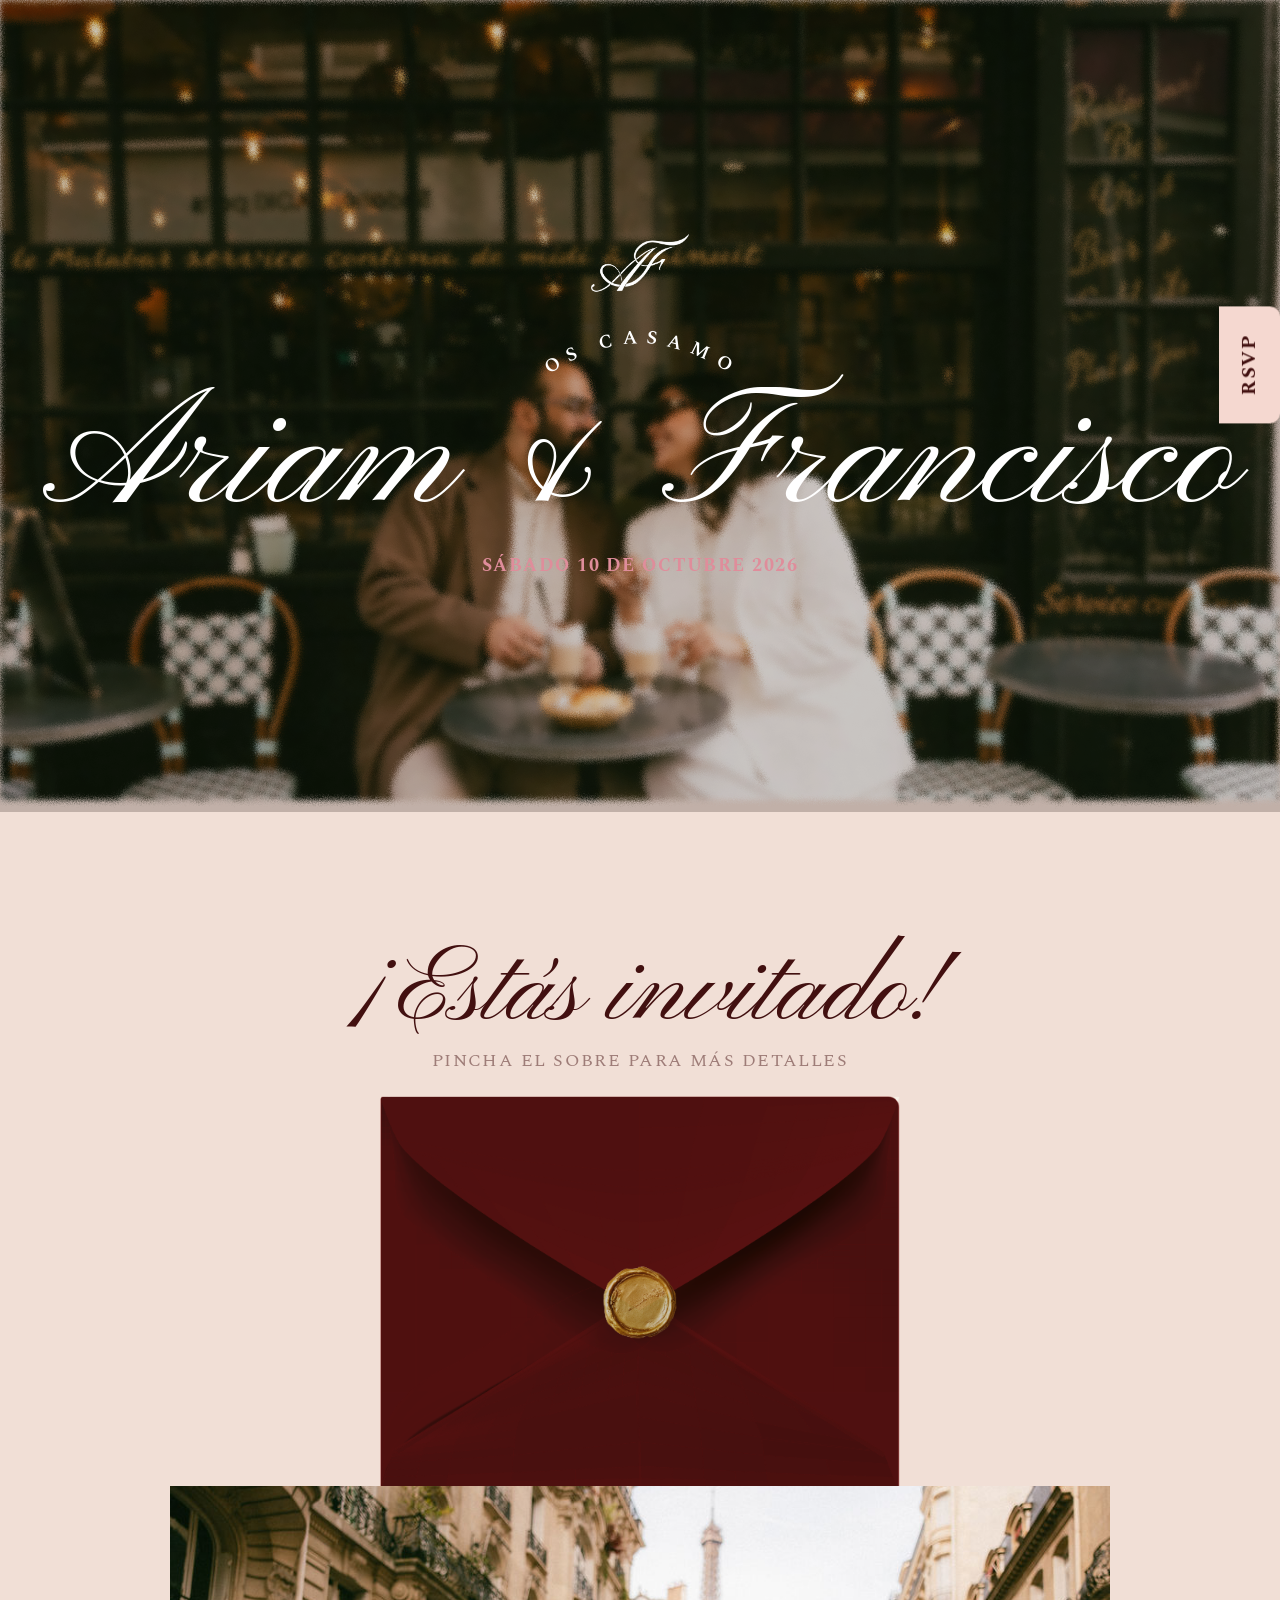
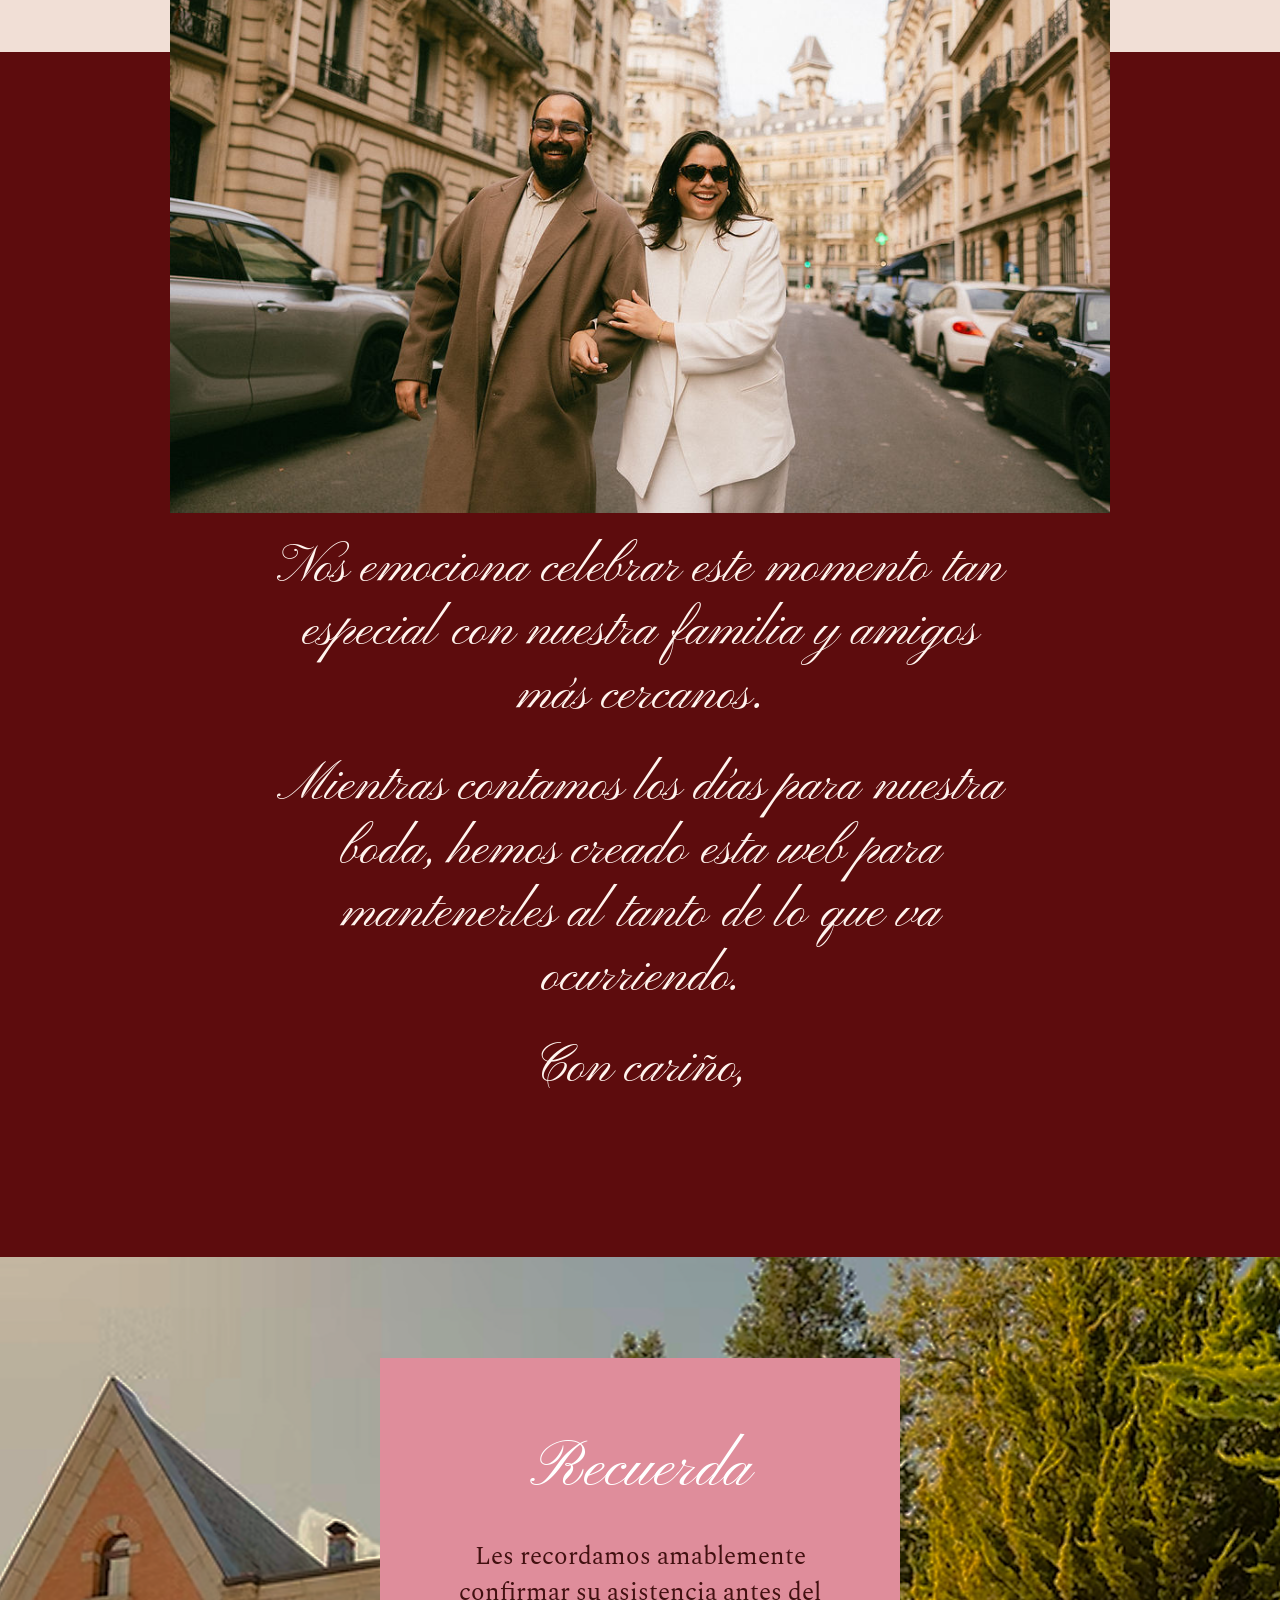
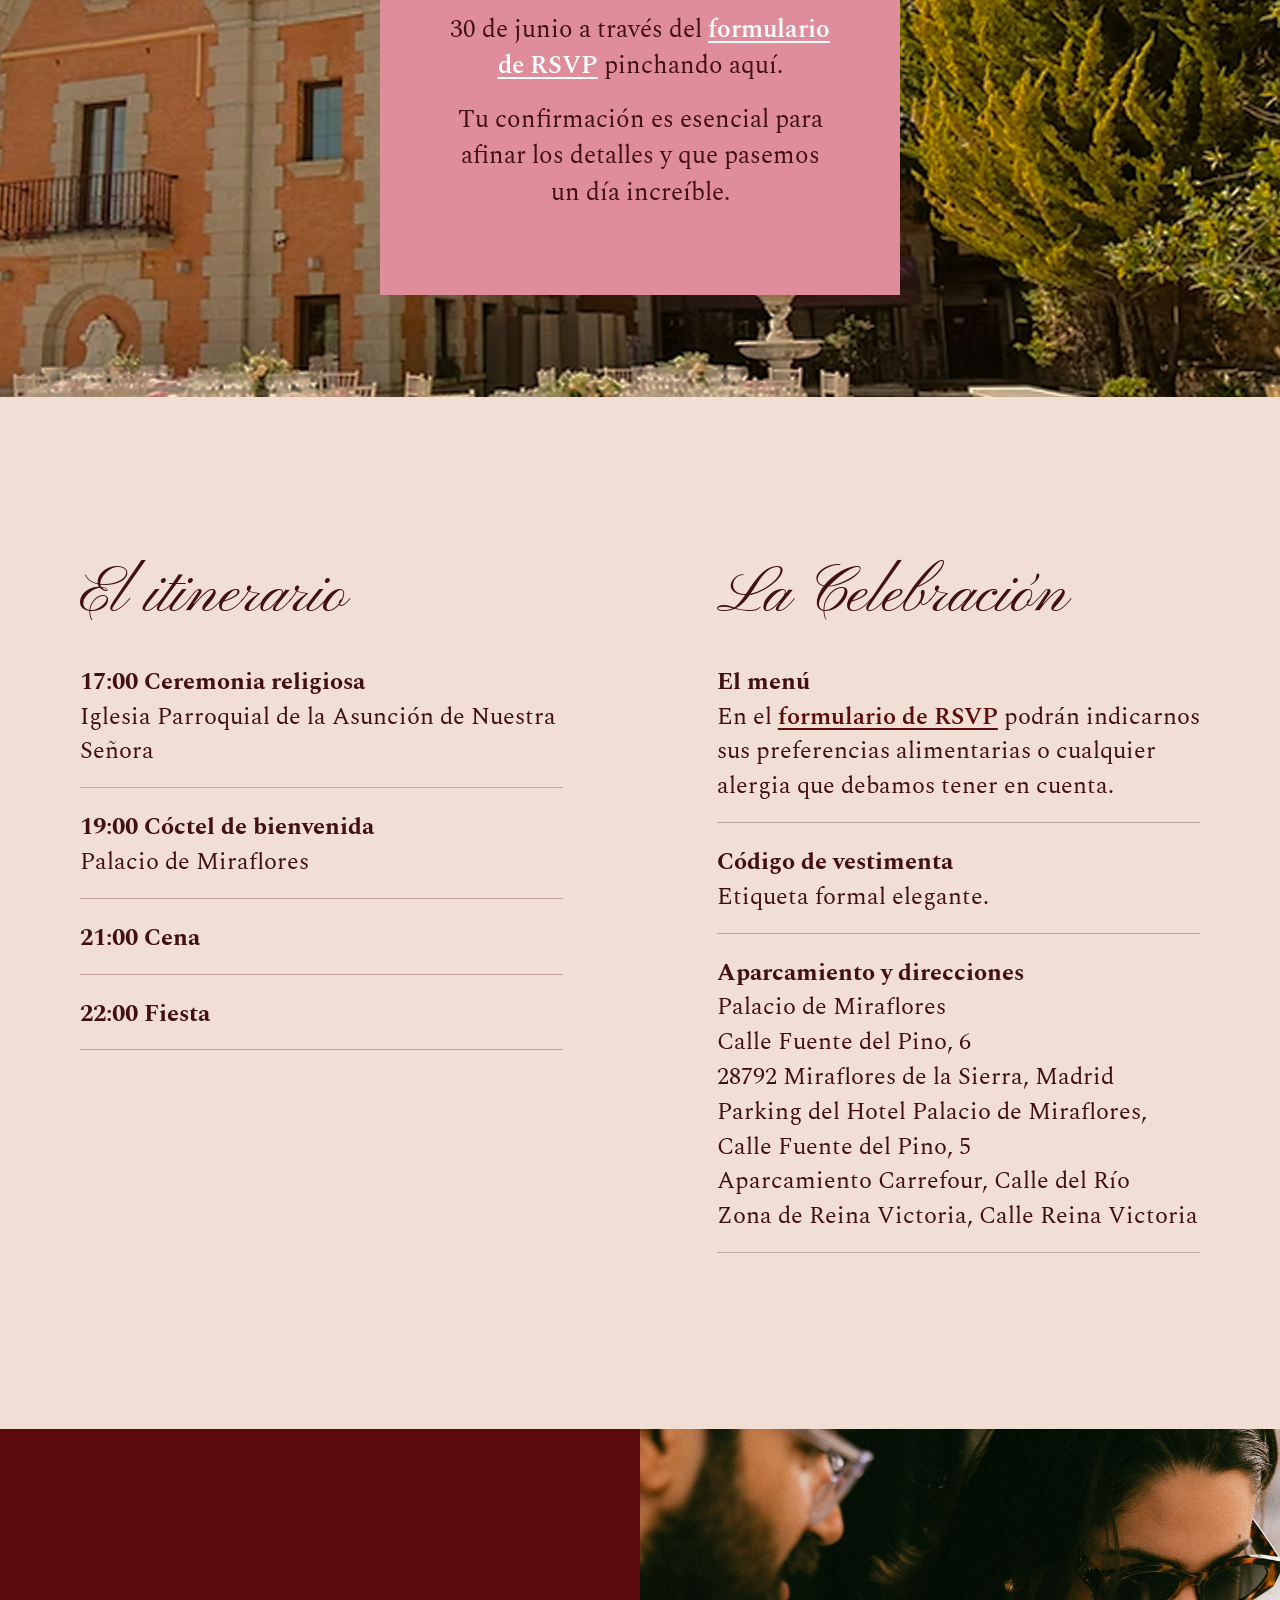
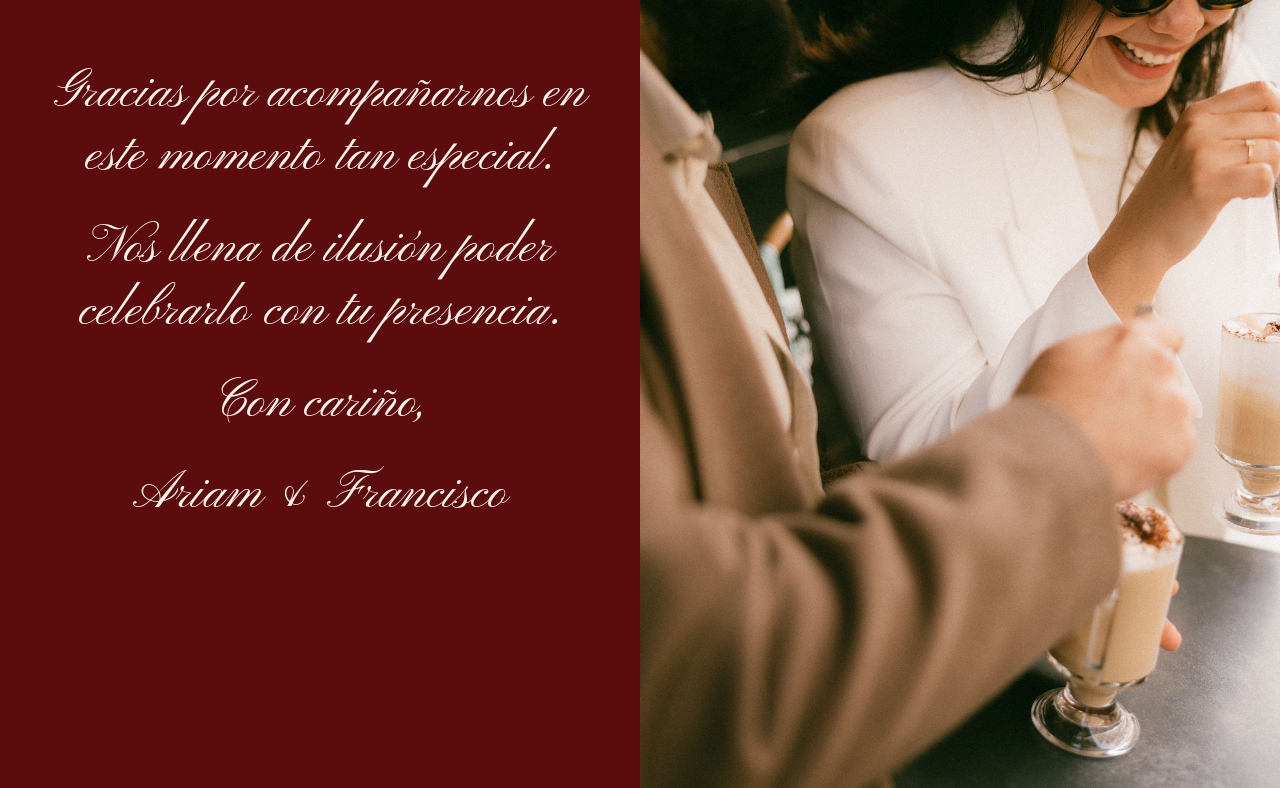
==== index.html @ 9cd0487b "Update wedding copy and RSVP tab" ====
<!DOCTYPE html>
<html lang="es">
  <head>
    <meta charset="UTF-8" />
    <meta name="viewport" content="width=device-width, initial-scale=1.0" />
    <title>Ariam & Francisco</title>
    <link rel="preconnect" href="https://fonts.googleapis.com" />
    <link rel="preconnect" href="https://fonts.gstatic.com" crossorigin />
    <link
      href="https://fonts.googleapis.com/css2?family=Pinyon+Script&family=Spectral:ital,wght@0,300;0,400;0,500;0,600;1,300;1,400&display=swap"
      rel="stylesheet"
    />
    <link rel="stylesheet" href="css/styles.css" />
  </head>
  <body class="home">
    <a class="rsvp-tab" href="rsvp.html">RSVP</a>

    <main>
      <section class="hero" aria-label="Ariam y Francisco se casan">
        <img
          class="hero-bg"
          src="assets/images/HERO.png"
          alt="Ariam y Francisco sentados en una terraza de café"
        />
        <div class="hero-shade"></div>
        <div class="hero-content">
          <img
            class="hero-monogram"
            src="assets/icons/MONOGRAM.png"
            alt="Monograma AF"
          />
          <svg
            class="hero-arc"
            viewBox="0 0 360 130"
            role="img"
            aria-label="Nos casamos"
          >
            <defs>
              <path id="hero-arc-path" d="M 78 88 Q 180 24 282 88" />
            </defs>
            <text>
              <textPath href="#hero-arc-path" startOffset="50%">
                NOS CASAMOS
              </textPath>
            </text>
          </svg>
          <h1>Ariam &amp; Francisco</h1>
          <p class="hero-date">Sábado 10 de octubre 2026</p>
        </div>
      </section>

      <section class="open-invite" id="open-invite">
        <div class="section-inner">
          <p class="script-heading">¡Estás invitado!</p>
          <p class="small-note">Pincha el sobre para más detalles</p>
          <button
            class="envelope-link"
            type="button"
            aria-controls="invite-reveal"
            aria-expanded="false"
          >
            <img
              src="assets/images/ENVELOPE.png"
              alt="Sobre color vino con sello dorado"
            />
          </button>
        </div>
      </section>

      <section class="invite-reveal" id="invite-reveal" hidden>
        <div class="section-inner reveal-inner">
          <button
            class="reveal-frame"
            type="button"
            aria-label="Ver invitación formal"
          >
            <img
              class="reveal-image"
              src="assets/images/ART.png"
              alt="Ilustración de torta rosada con iniciales A y F"
            />
          </button>
        </div>
      </section>

      <section class="story-section" id="invitacion">
        <div class="section-inner story-inner">
          <img
            class="story-photo"
            src="assets/images/INTRO.jpg"
            alt="Ariam y Francisco caminando juntos por París"
          />
          <div class="story-copy">
            <p>
              Nos emociona celebrar este momento tan especial con nuestra
              familia y amigos más cercanos.
            </p>
            <p>
              Mientras contamos los días para nuestra boda, hemos creado esta
              web para mantenerles al tanto de lo que va ocurriendo.
            </p>
            <p>Con cariño,</p>
          </div>
        </div>
      </section>

      <section class="reminder-section" aria-label="Recordatorio">
        <img
          class="reminder-bg"
          src="assets/images/REMINDER.png"
          alt="Palacio Miraflores preparado para una celebración"
        />
        <div class="reminder-card">
          <h2>Recuerda</h2>
          <p>
            Les recordamos amablemente confirmar su asistencia antes del 30 de
            junio a través del
            <a href="rsvp.html">formulario de RSVP</a> pinchando aquí.
          </p>
          <p>
            Tu confirmación es esencial para afinar los detalles y que pasemos
            un día increíble.
          </p>
        </div>
      </section>

      <section class="details-section">
        <div class="section-inner details-grid">
          <article>
            <h2>El itinerario</h2>
            <p class="detail-item">
              <strong>17:00 Ceremonia religiosa</strong><br />
              Iglesia Parroquial de la Asunción de Nuestra Señora
            </p>
            <p class="detail-item">
              <strong>19:00 Cóctel de bienvenida</strong><br />
              Palacio de Miraflores
            </p>
            <p class="detail-item"><strong>21:00 Cena</strong></p>
            <p class="detail-item"><strong>22:00 Fiesta</strong></p>
          </article>

          <article>
            <h2>La Celebración</h2>
            <p class="detail-item">
              <strong>El menú</strong><br />
              En el <a href="rsvp.html">formulario de RSVP</a> podrán
              indicarnos sus preferencias alimentarias o cualquier alergia que
              debamos tener en cuenta.
            </p>
            <p class="detail-item">
              <strong>Código de vestimenta</strong><br />
              Etiqueta formal elegante.
            </p>
            <p class="detail-item">
              <strong>Aparcamiento y direcciones</strong><br />
              Palacio de Miraflores<br />
              Calle Fuente del Pino, 6<br />
              28792 Miraflores de la Sierra, Madrid<br />
              Parking del Hotel Palacio de Miraflores, Calle Fuente del Pino,
              5<br />
              Aparcamiento Carrefour, Calle del Río<br />
              Zona de Reina Victoria, Calle Reina Victoria
            </p>
          </article>
        </div>
      </section>

      <section class="thanks-section">
        <div class="thanks-copy">
          <p>
            Gracias por acompañarnos en este momento tan especial.
          </p>
          <p>
            Nos llena de ilusión poder celebrarlo con tu presencia.
          </p>
          <p>Con cariño,</p>
          <p>Ariam &amp; Francisco</p>
        </div>
        <img
          src="assets/images/THANKS.jpg"
          alt="Ariam y Francisco brindando"
        />
      </section>
    </main>

    <script src="js/main.js"></script>
  </body>
</html>
---- css/styles.css ----
:root {
  --cream: #f1dfd6;
  --wine: #5d0c0d;
  --wine-dark: #421010;
  --pink: #df8d9b;
  --ink: #421010;
  --paper: #fff8f8;
  --max-width: 1120px;
}

* {
  box-sizing: border-box;
}

html {
  scroll-behavior: smooth;
}

body {
  margin: 0;
  background: var(--cream);
  color: var(--ink);
  font-family: "Spectral", Georgia, serif;
  font-size: 18px;
  line-height: 1.45;
}

a {
  color: inherit;
  text-decoration: none;
}

img {
  display: block;
  max-width: 100%;
}

button {
  font: inherit;
}

.section-inner {
  width: min(100% - 48px, var(--max-width));
  margin: 0 auto;
}

.rsvp-tab {
  position: fixed;
  z-index: 20;
  top: 34vh;
  right: 0;
  writing-mode: vertical-rl;
  transform: rotate(180deg);
  padding: 28px 16px;
  background: #f5d8d0;
  border-radius: 10px 0 0 10px;
  color: var(--wine-dark);
  font-size: 20px;
  font-weight: 700;
  letter-spacing: 0.08em;
  text-transform: uppercase;
}

.hero {
  position: relative;
  min-height: 640px;
  height: 64vw;
  max-height: 812px;
  display: grid;
  place-items: center;
  overflow: hidden;
  text-align: center;
  color: white;
}

.hero-bg,
.hero-shade {
  position: absolute;
  inset: 0;
  width: 100%;
  height: 100%;
}

.hero-bg {
  object-fit: cover;
}

.hero-shade {
  background: rgba(25, 12, 8, 0.22);
}

.hero-content {
  position: relative;
  z-index: 1;
  display: grid;
  justify-items: center;
  gap: 12px;
  padding: 24px;
}

.hero-monogram {
  width: clamp(56px, 9vw, 104px);
  filter: brightness(0) invert(1);
}

.hero-arc {
  width: clamp(170px, 25vw, 300px);
  height: auto;
  margin: -8px 0 -34px;
  overflow: visible;
  fill: white;
}

.hero-arc text {
  font-family: "Spectral", Georgia, serif;
  font-size: 23px;
  font-weight: 600;
  letter-spacing: 0.46em;
  text-anchor: middle;
  text-transform: uppercase;
}

.hero h1 {
  margin: 0;
  font-family: "Pinyon Script", "Spectral", cursive;
  font-size: clamp(64px, 13vw, 166px);
  font-weight: 400;
  line-height: 0.95;
  letter-spacing: 0;
}

.hero-date,
.small-note {
  margin: 0;
  font-size: clamp(12px, 1.8vw, 18px);
  letter-spacing: 0.08em;
  text-transform: uppercase;
}

.hero-date {
  color: #df8d9b;
  font-weight: 700;
}

.open-invite {
  padding: clamp(70px, 10vw, 132px) 0 clamp(88px, 12vw, 160px);
  text-align: center;
}

.open-invite[hidden] {
  display: none;
}

.script-heading {
  margin: 0;
  font-family: "Pinyon Script", "Spectral", cursive;
  font-size: clamp(54px, 9vw, 108px);
  line-height: 1;
}

.small-note {
  margin-bottom: 22px;
  color: rgba(66, 16, 16, 0.48);
}

.envelope-link {
  display: inline-block;
  width: min(520px, 76vw);
  padding: 0;
  border: 0;
  background: transparent;
  cursor: pointer;
}

.envelope-link img {
  width: 100%;
  transition: transform 220ms ease;
}

.envelope-link:hover img,
.envelope-link:focus-visible img {
  transform: translateY(-4px);
}

.invite-reveal {
  padding: 0 0 clamp(80px, 12vw, 150px);
}

.invite-reveal[hidden] {
  display: none;
}

.reveal-inner {
  display: grid;
  justify-items: center;
}

.reveal-frame {
  width: min(720px, 86vw);
  aspect-ratio: 1749 / 2481;
  padding: 0;
  border: 0;
  background: var(--paper);
  box-shadow: 0 18px 44px rgba(66, 16, 16, 0.12);
  cursor: pointer;
}

.reveal-image {
  width: 100%;
  height: 100%;
  object-fit: contain;
}

.story-section,
.thanks-section {
  background: var(--wine);
  color: #fff4ee;
}

.story-section {
  --story-overlap: clamp(88px, 13vw, 170px);
  position: relative;
  padding: 0 0 clamp(70px, 10vw, 132px);
}

.story-inner {
  display: grid;
  justify-items: center;
}

.story-photo {
  position: relative;
  z-index: 1;
  width: min(100%, 940px);
  margin-top: calc(var(--story-overlap) * -1);
}

.story-copy,
.thanks-copy {
  font-family: "Pinyon Script", "Spectral", cursive;
  font-size: clamp(28px, 4.6vw, 52px);
  line-height: 1.22;
  text-align: center;
}

.story-copy {
  width: min(760px, 92%);
  margin-top: 24px;
}

.story-copy p,
.thanks-copy p {
  margin: 0 0 28px;
}

.reminder-section {
  position: relative;
  min-height: 740px;
  display: grid;
  place-items: center;
  overflow: hidden;
}

.reminder-bg {
  position: absolute;
  inset: 0;
  width: 100%;
  height: 100%;
  object-fit: cover;
}

.reminder-card {
  position: relative;
  z-index: 1;
  width: min(520px, calc(100% - 48px));
  padding: clamp(34px, 6vw, 66px);
  background: var(--pink);
  color: var(--wine-dark);
  text-align: center;
}

.reminder-card h2,
.details-grid h2 {
  margin: 0 0 22px;
  font-family: "Pinyon Script", "Spectral", cursive;
  font-size: clamp(38px, 5vw, 66px);
  font-weight: 400;
}

.reminder-card h2 {
  color: white;
}

.reminder-card p {
  margin: 0 0 18px;
  font-size: clamp(18px, 2.4vw, 25px);
}

.reminder-card a {
  color: white;
  font-weight: 600;
  text-decoration: underline;
  text-underline-offset: 0.16em;
}

.details-section {
  padding: clamp(82px, 12vw, 160px) 0;
}

.details-grid {
  display: grid;
  grid-template-columns: repeat(2, minmax(0, 1fr));
  gap: clamp(48px, 12vw, 190px);
}

.details-grid p {
  margin: 0 0 22px;
  font-size: clamp(17px, 2vw, 24px);
}

.detail-item {
  padding-bottom: 18px;
  border-bottom: 1px solid rgba(66, 16, 16, 0.28);
}

.details-grid a {
  color: var(--wine);
  font-weight: 600;
  text-decoration: underline;
  text-underline-offset: 0.16em;
}

.thanks-section {
  display: grid;
  grid-template-columns: minmax(280px, 1fr) minmax(280px, 1fr);
  align-items: center;
  min-height: 720px;
}

.thanks-copy {
  width: min(560px, calc(100% - 48px));
  margin: 0 auto;
  padding: 72px 0;
}

.thanks-section > img {
  width: 100%;
  height: 100%;
  min-height: 720px;
  object-fit: cover;
}

.page {
  width: min(100% - 48px, 960px);
  margin: 0 auto;
  padding: 70px 0;
}

.page h1 {
  margin: 0 0 16px;
  font-family: "Pinyon Script", "Spectral", cursive;
  font-size: clamp(56px, 10vw, 112px);
  font-weight: 400;
  line-height: 1;
}

.page p {
  max-width: 700px;
  font-size: 21px;
}

.form-embed {
  margin-top: 34px;
  background: white;
  overflow: hidden;
}

.form-embed iframe {
  display: block;
  width: 100%;
  min-height: 1200px;
  border: 0;
}

.card {
  padding: 24px 0;
  border-top: 1px solid rgba(66, 16, 16, 0.22);
}

@media (max-width: 760px) {
  body {
    font-size: 16px;
  }

  .section-inner,
  .page {
    width: min(100% - 32px, var(--max-width));
  }

  .hero {
    min-height: 420px;
    height: 64vh;
  }

  .hero h1 {
    font-size: clamp(56px, 17vw, 92px);
  }

  .details-grid,
  .thanks-section {
    grid-template-columns: 1fr;
  }

  .story-copy,
  .thanks-copy {
    font-size: clamp(30px, 8vw, 42px);
  }

  .story-section {
    --story-overlap: 64px;
  }

  .reminder-section {
    min-height: 560px;
  }

  .thanks-section > img {
    min-height: 520px;
  }
}
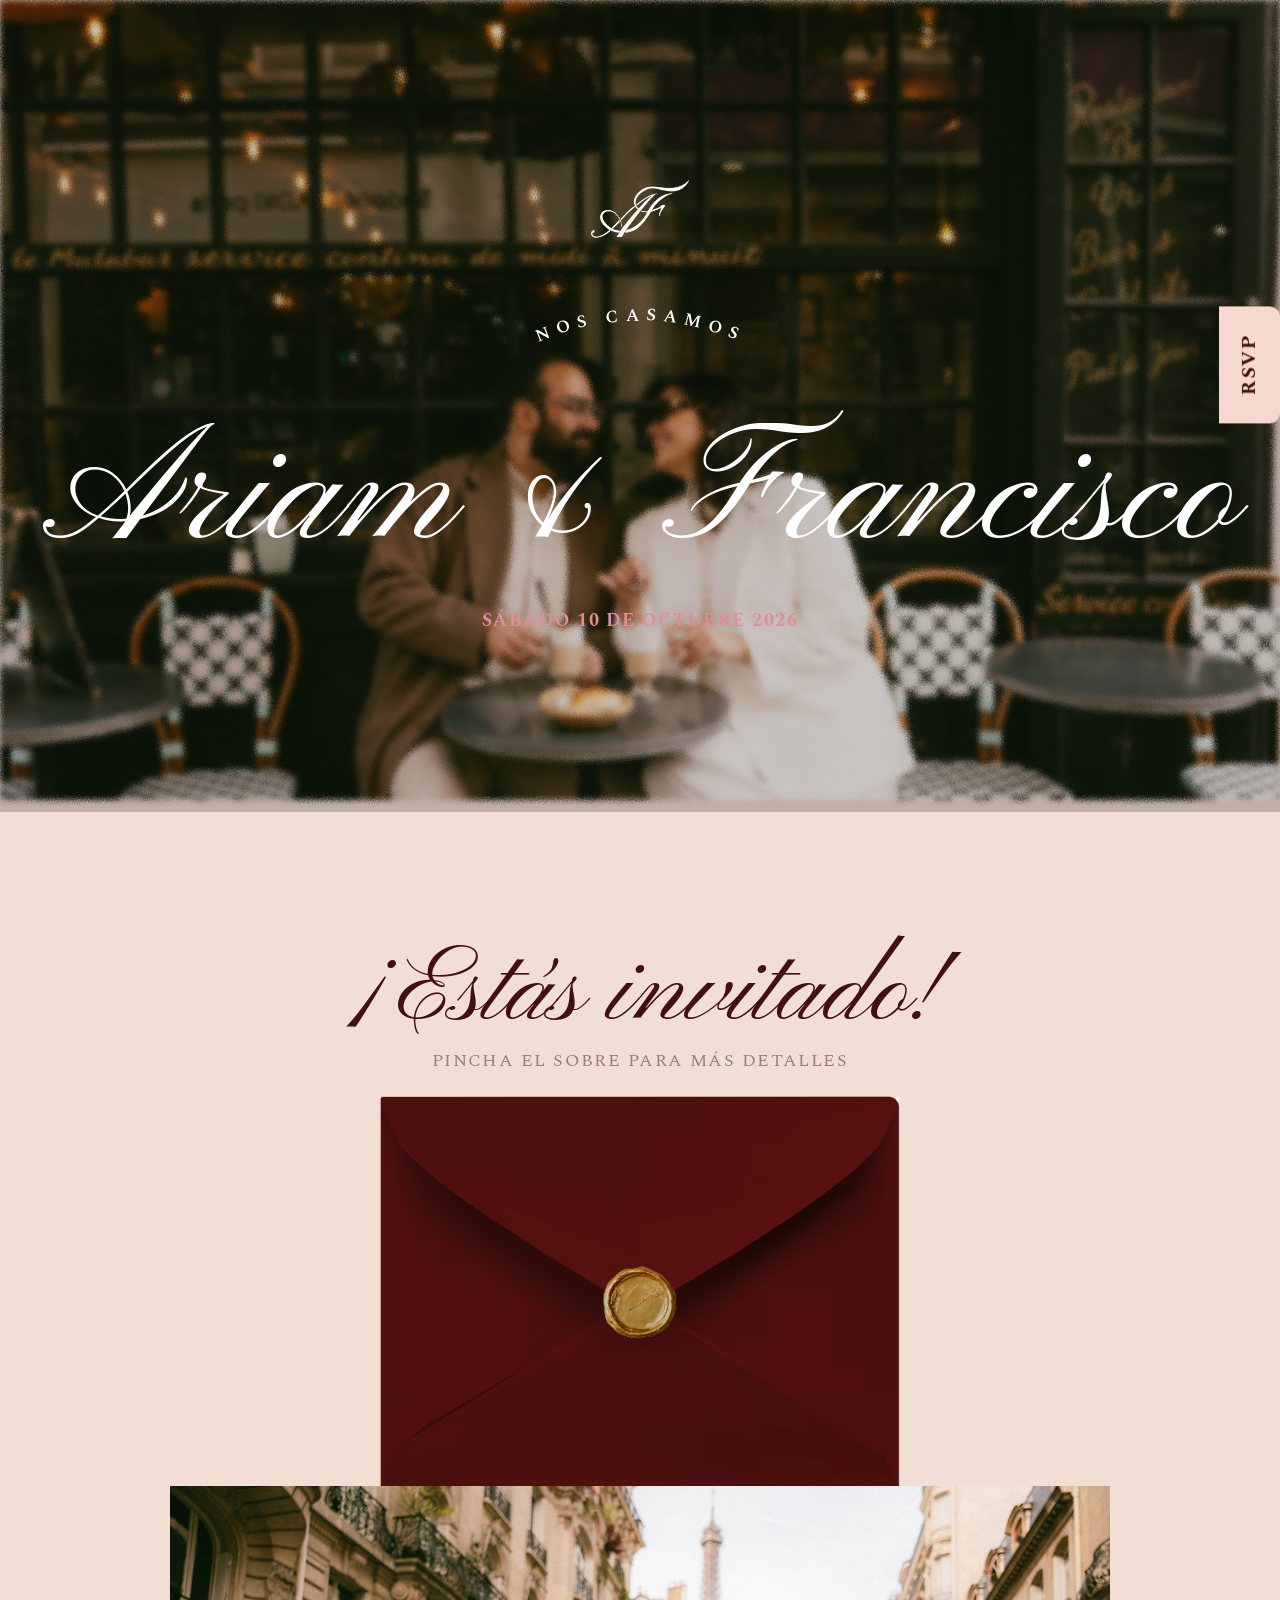
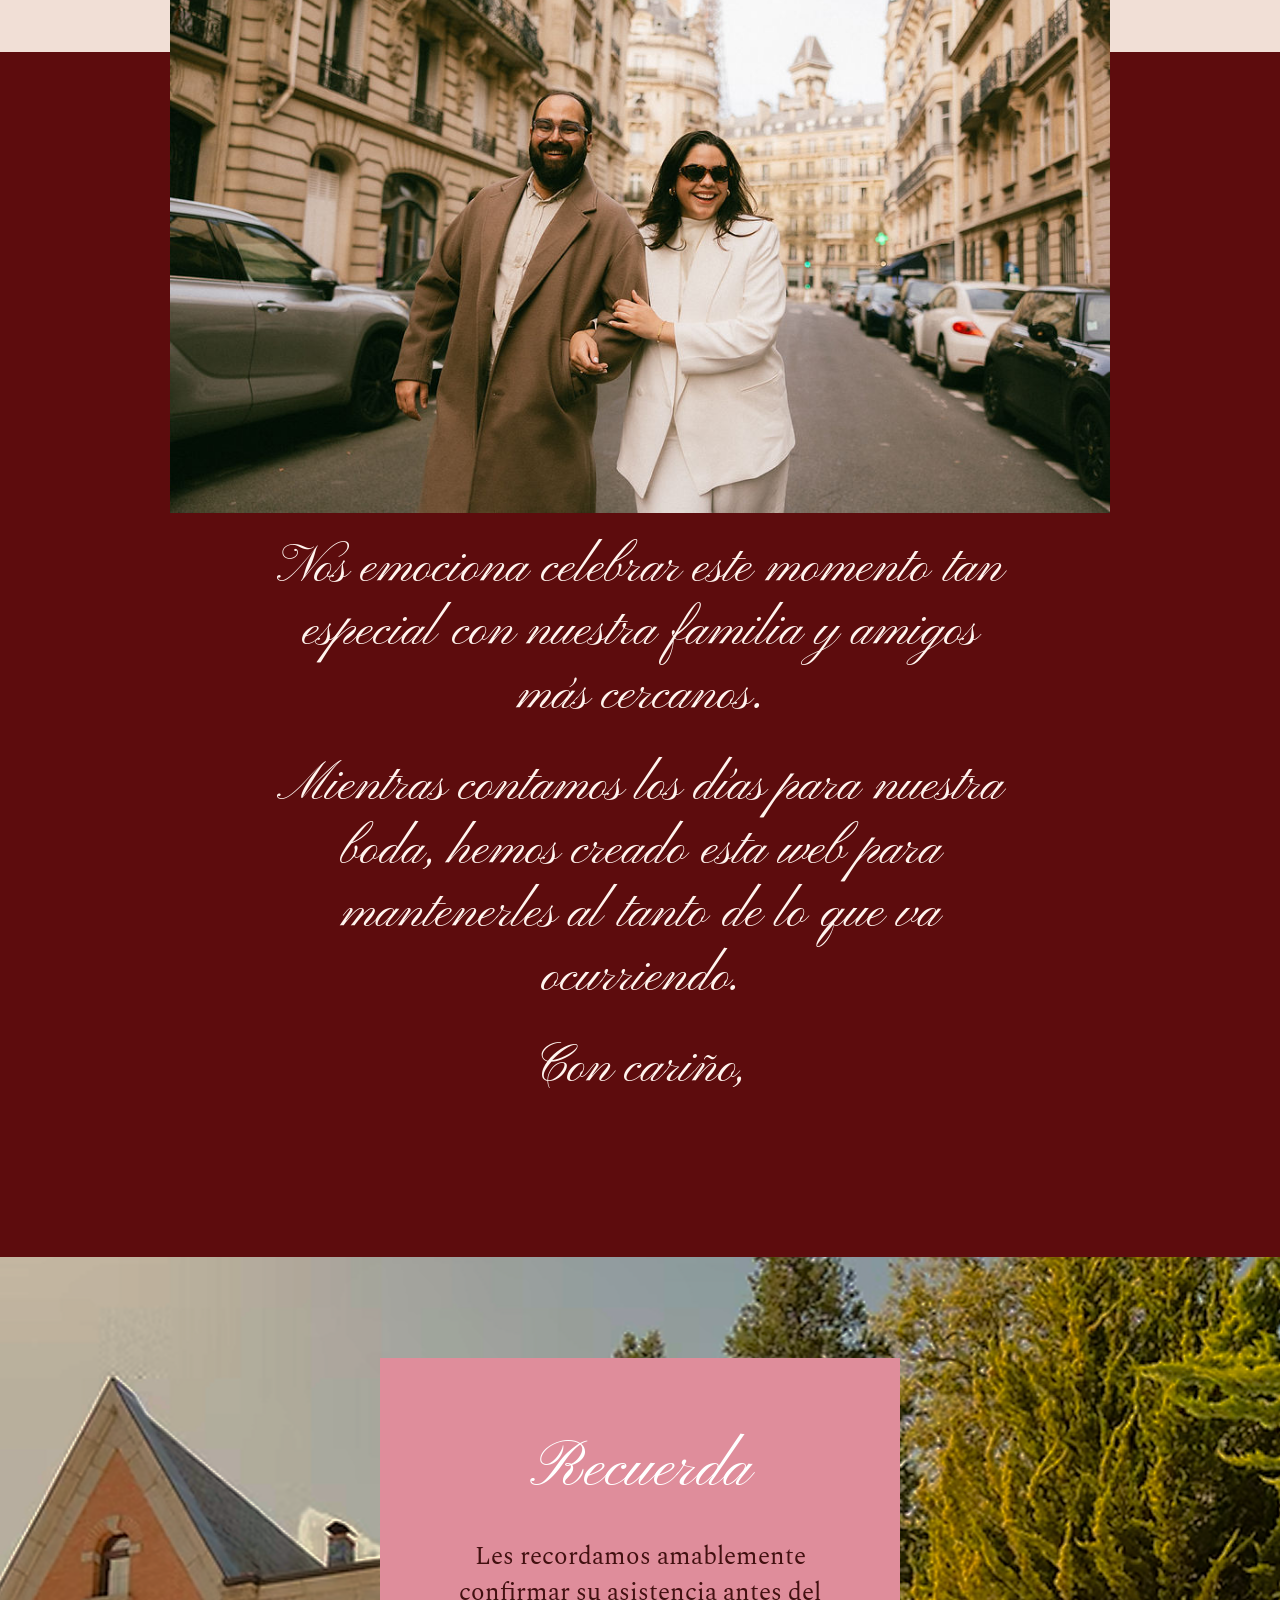
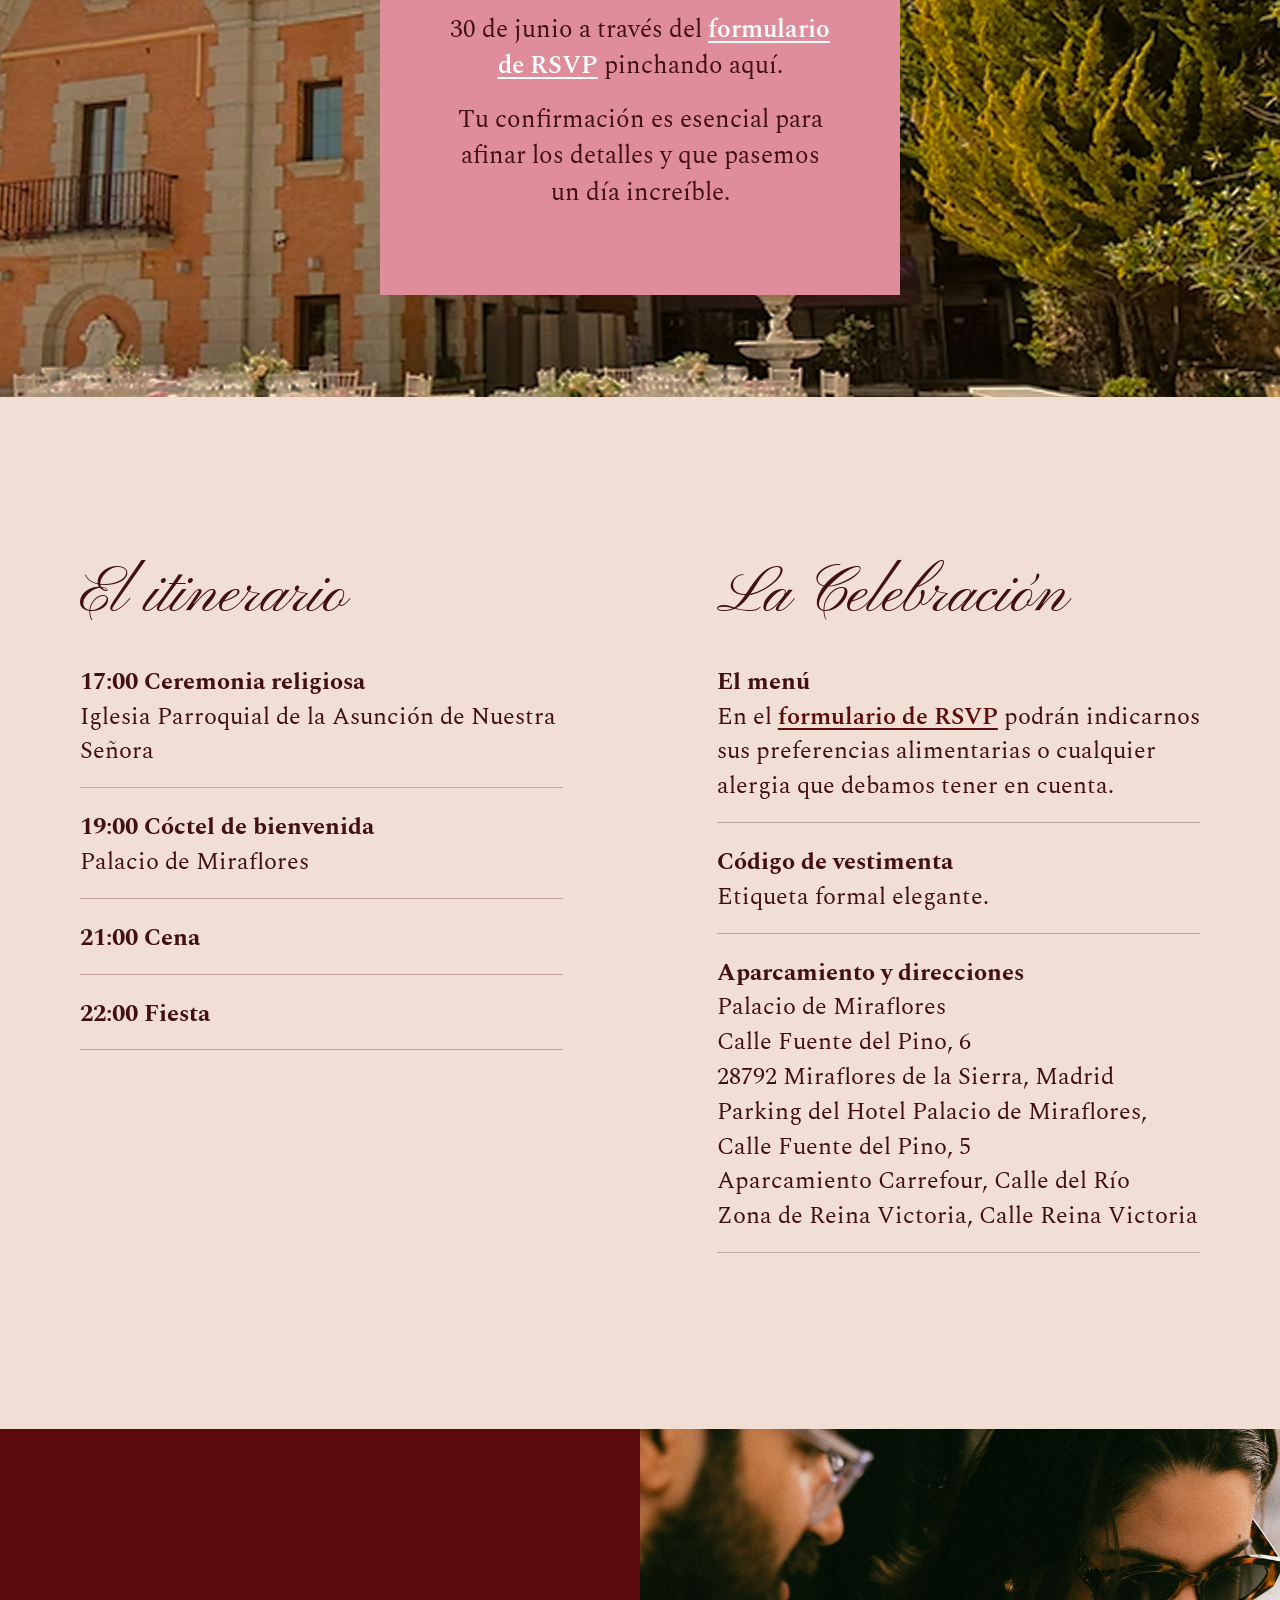
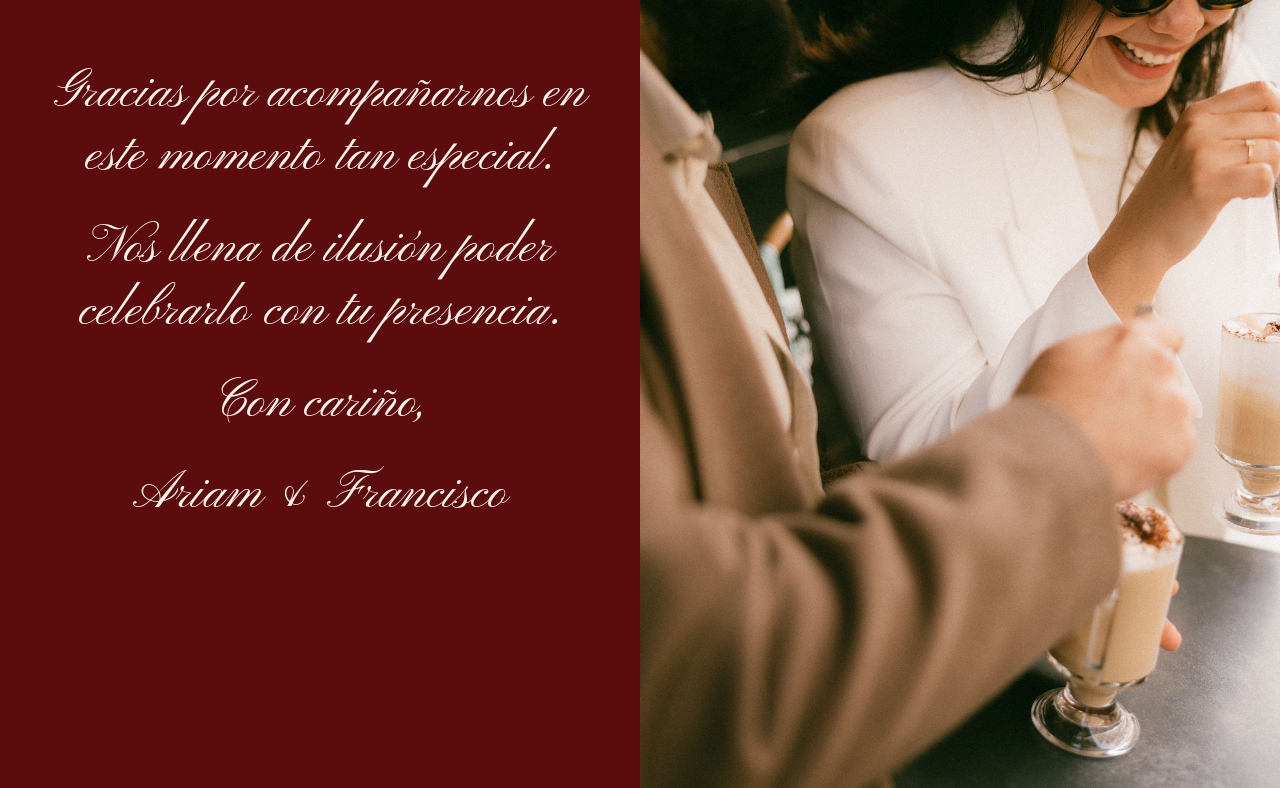
==== commit 259c185f: "Adjust hero spacing and arc text" ====
--- a/index.html
+++ b/index.html
@@ -31,12 +31,12 @@
           />
           <svg
             class="hero-arc"
-            viewBox="0 0 360 130"
+            viewBox="0 0 520 170"
             role="img"
             aria-label="Nos casamos"
           >
             <defs>
-              <path id="hero-arc-path" d="M 78 88 Q 180 24 282 88" />
+              <path id="hero-arc-path" d="M 86 118 Q 260 22 434 118" />
             </defs>
             <text>
               <textPath href="#hero-arc-path" startOffset="50%">
--- a/css/styles.css
+++ b/css/styles.css
@@ -94,7 +94,7 @@
   z-index: 1;
   display: grid;
   justify-items: center;
-  gap: 12px;
+  gap: clamp(16px, 2.4vw, 34px);
   padding: 24px;
 }
 
@@ -104,9 +104,9 @@
 }
 
 .hero-arc {
-  width: clamp(170px, 25vw, 300px);
+  width: clamp(230px, 31vw, 420px);
   height: auto;
-  margin: -8px 0 -34px;
+  margin: -2px 0 -8px;
   overflow: visible;
   fill: white;
 }
@@ -115,7 +115,7 @@
   font-family: "Spectral", Georgia, serif;
   font-size: 23px;
   font-weight: 600;
-  letter-spacing: 0.46em;
+  letter-spacing: 0.38em;
   text-anchor: middle;
   text-transform: uppercase;
 }
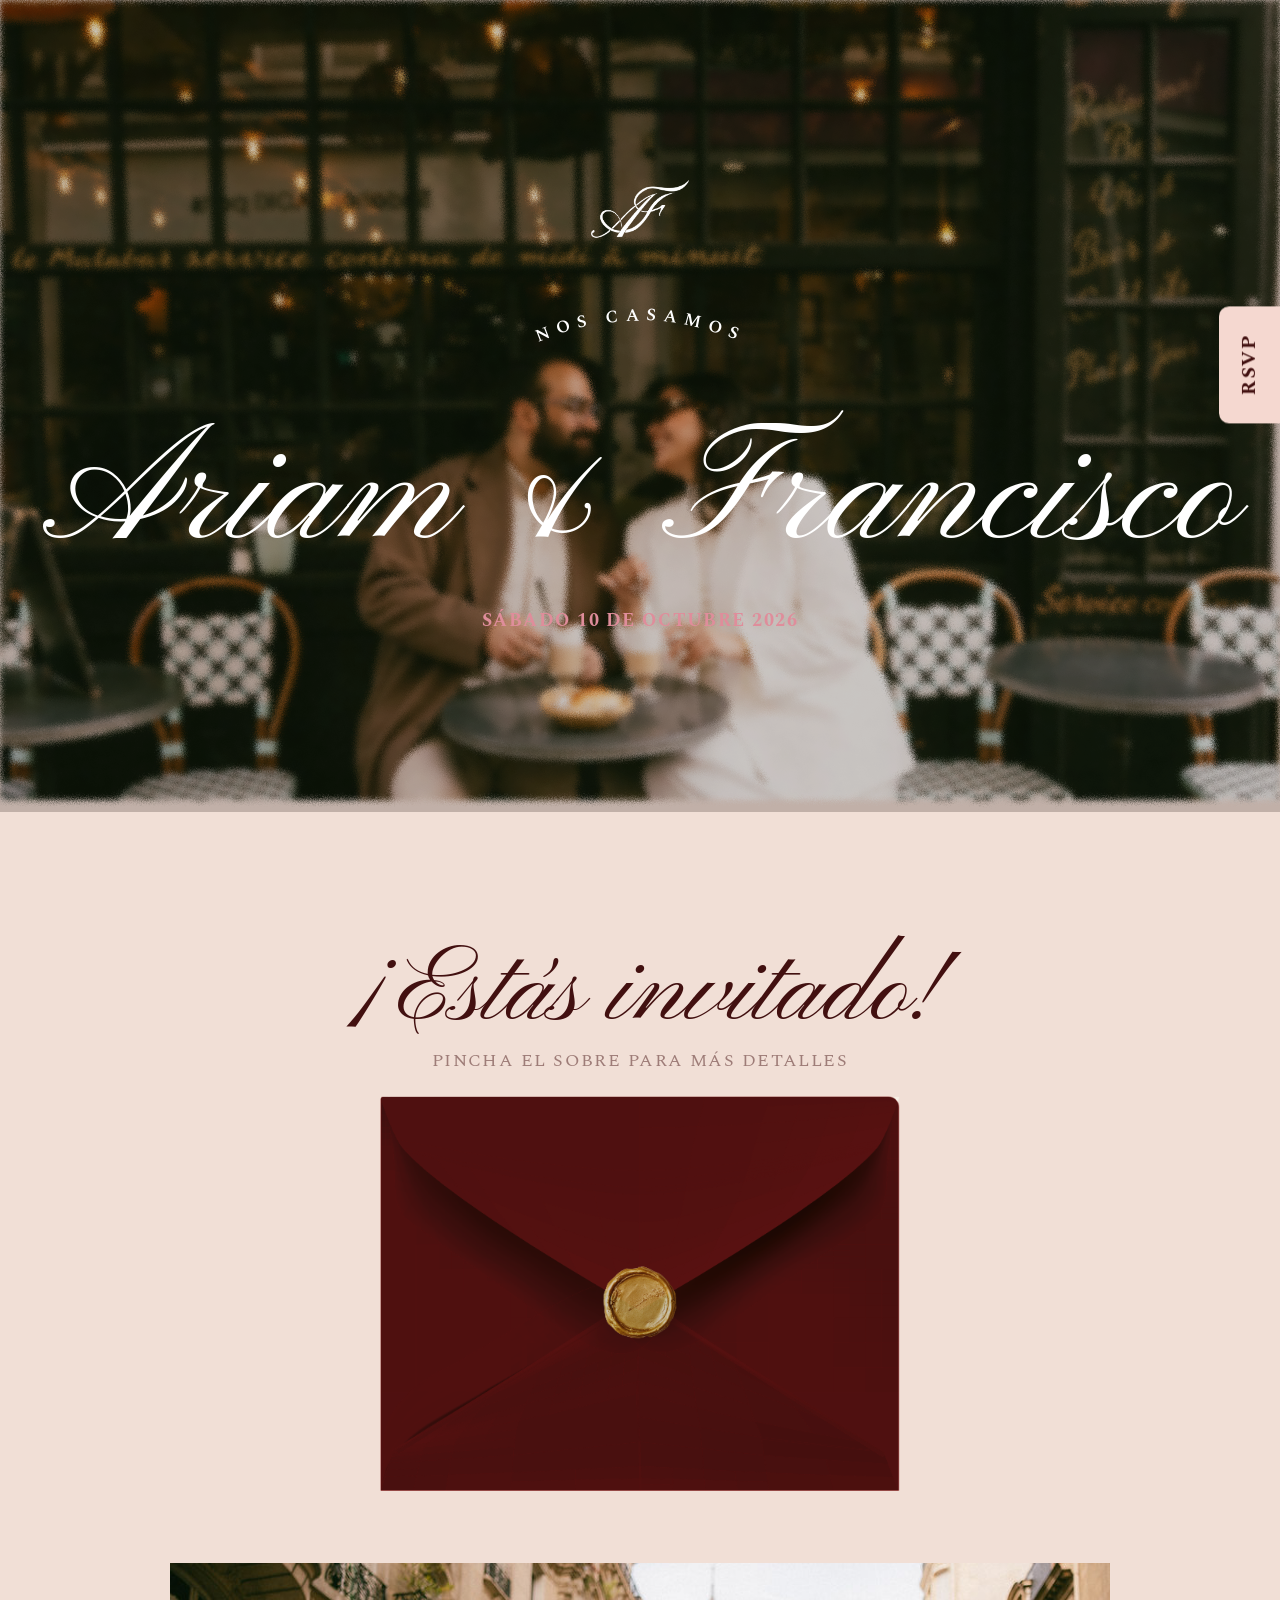
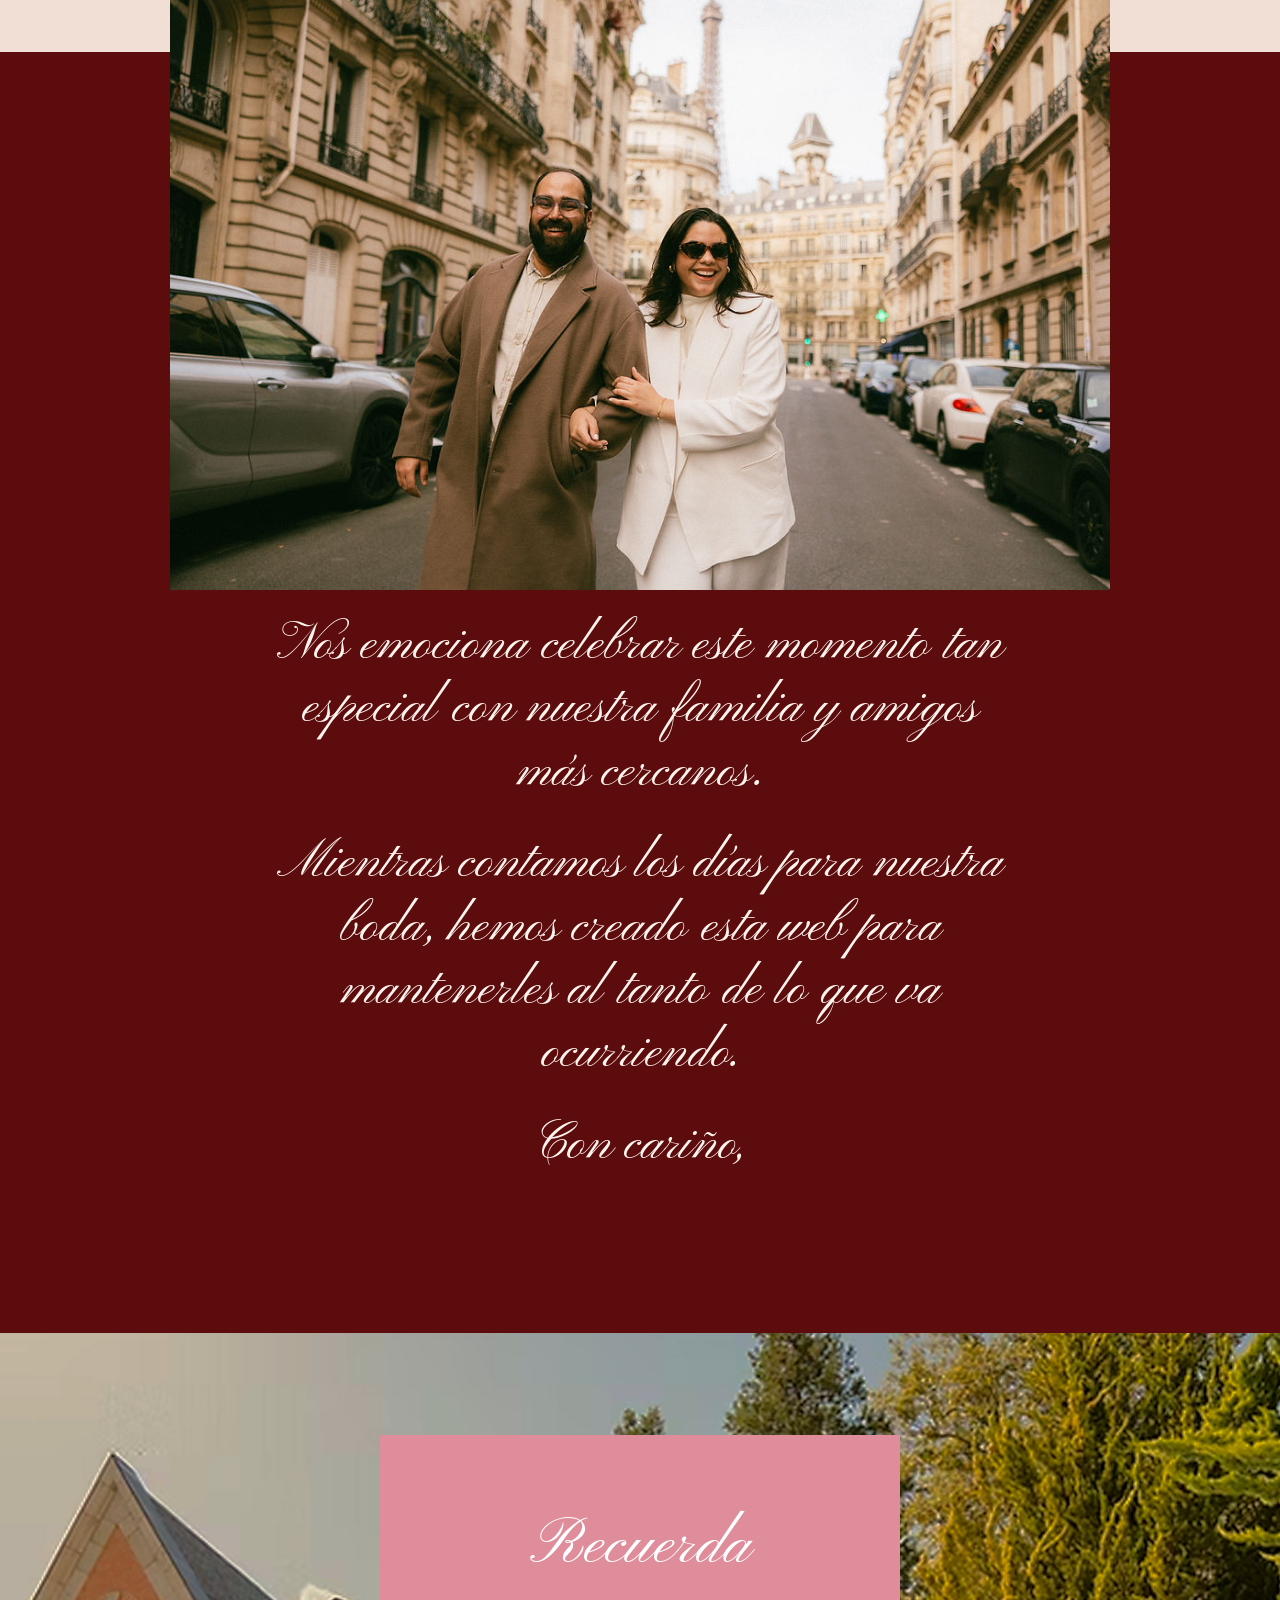
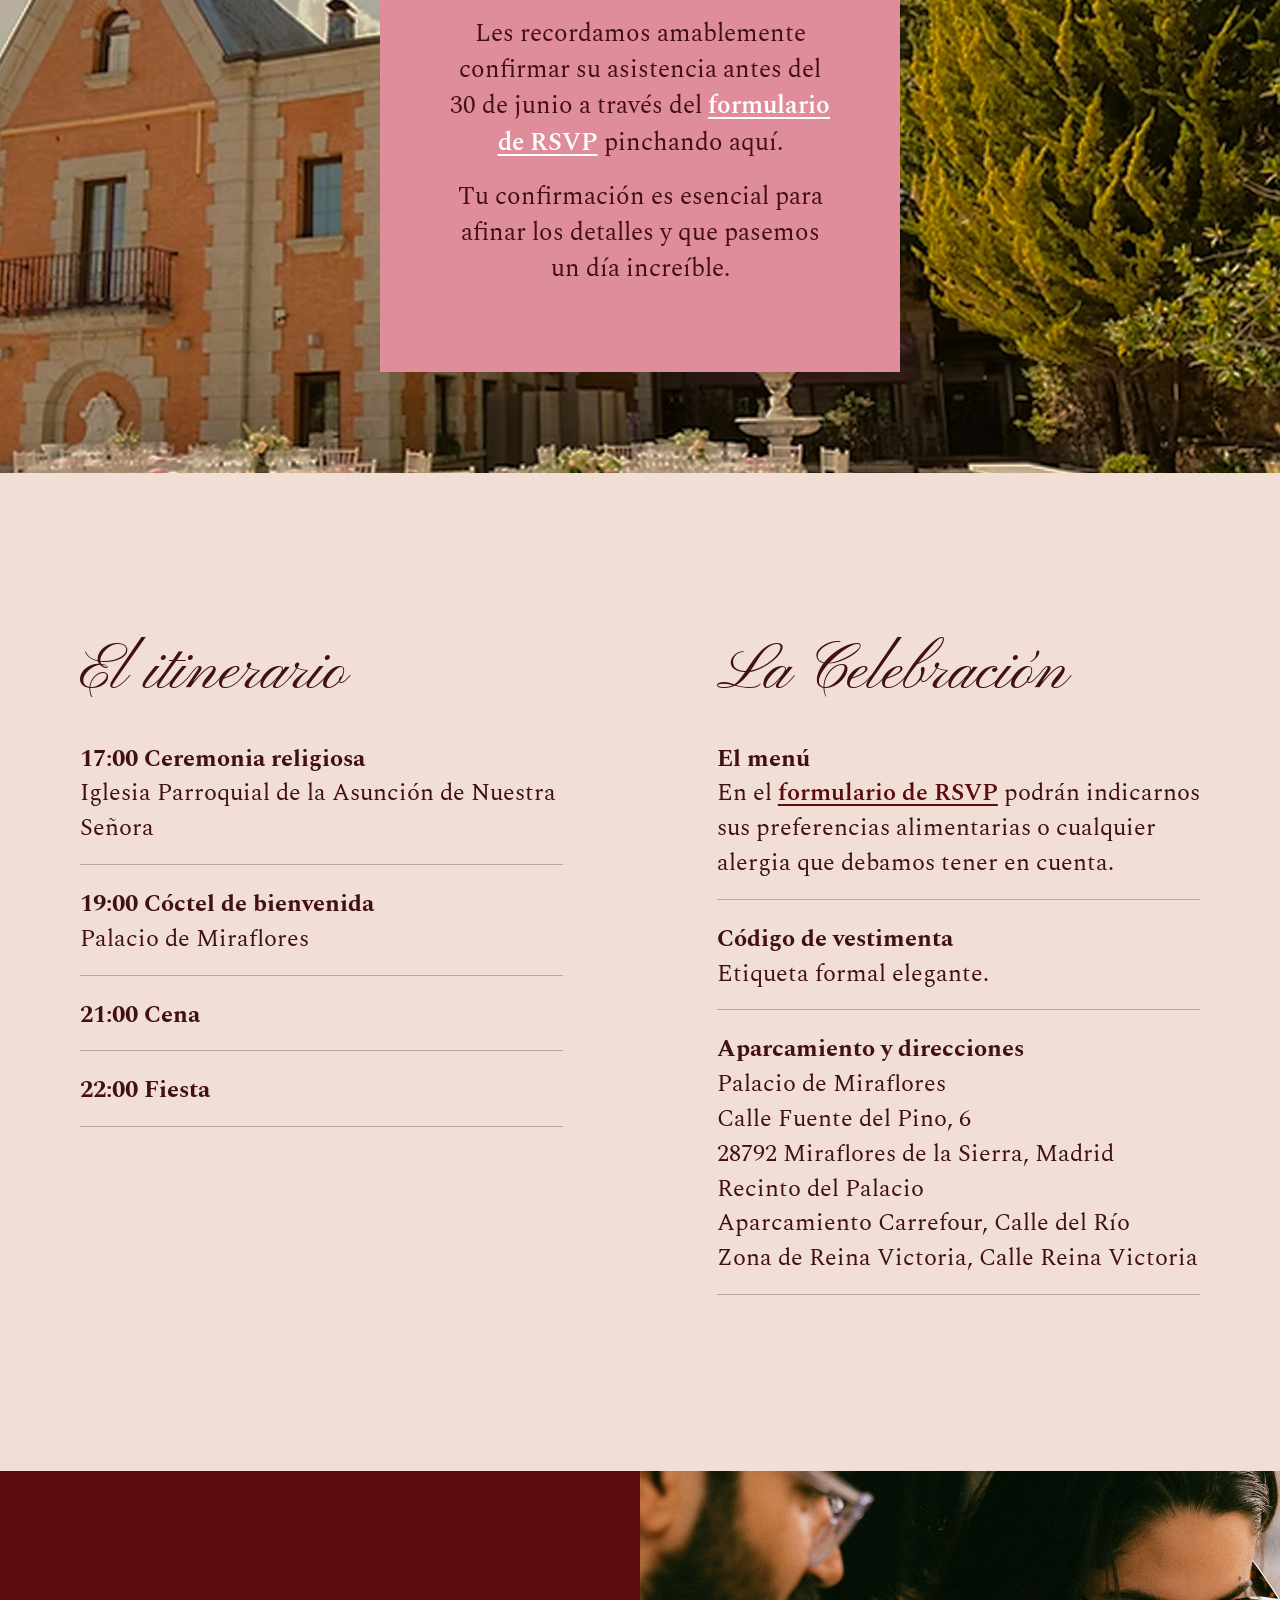
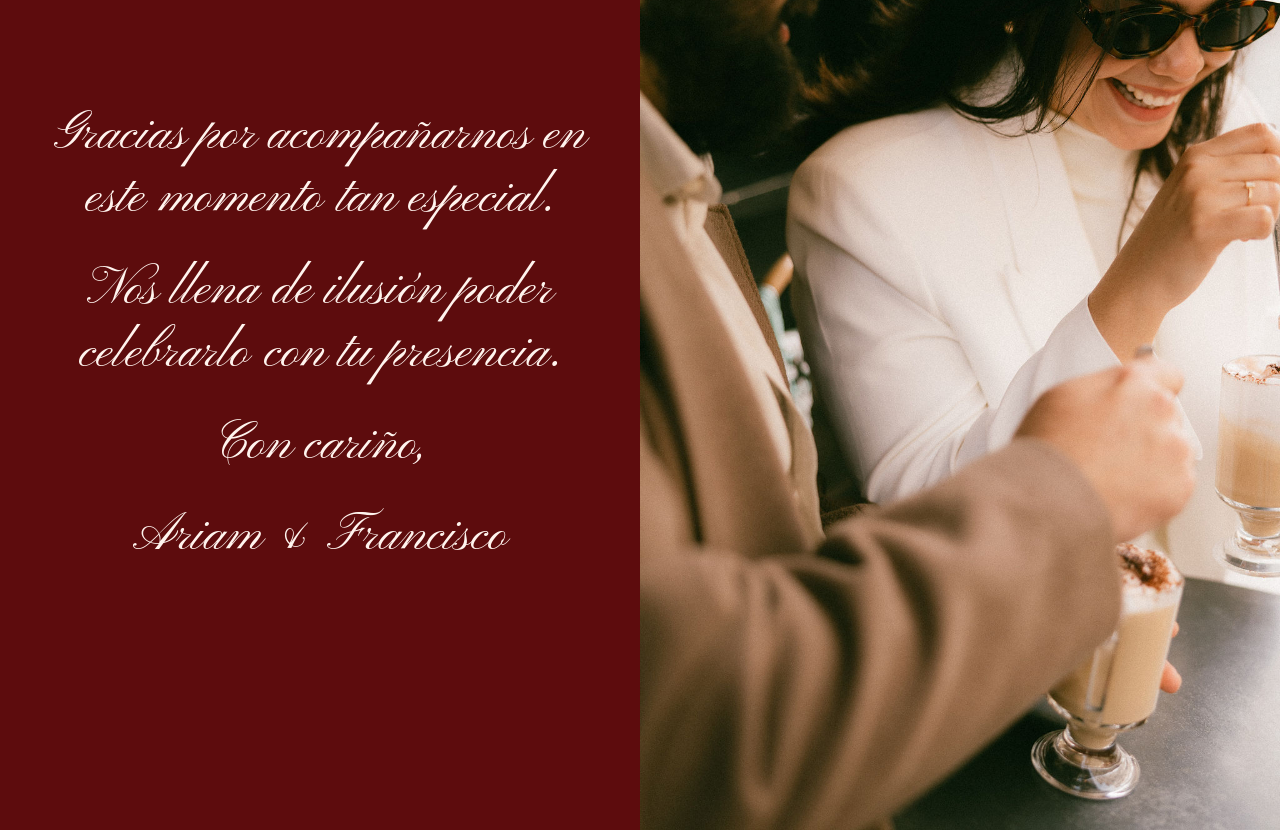
==== commit a99027ec: "Update palace parking directions" ====
--- a/index.html
+++ b/index.html
@@ -157,8 +157,7 @@
               Palacio de Miraflores<br />
               Calle Fuente del Pino, 6<br />
               28792 Miraflores de la Sierra, Madrid<br />
-              Parking del Hotel Palacio de Miraflores, Calle Fuente del Pino,
-              5<br />
+              Recinto del Palacio<br />
               Aparcamiento Carrefour, Calle del Río<br />
               Zona de Reina Victoria, Calle Reina Victoria
             </p>
--- a/css/styles.css
+++ b/css/styles.css
@@ -53,7 +53,7 @@
   transform: rotate(180deg);
   padding: 28px 16px;
   background: #f5d8d0;
-  border-radius: 10px 0 0 10px;
+  border-radius: 0 10px 10px 0;
   color: var(--wine-dark);
   font-size: 20px;
   font-weight: 700;
@@ -183,7 +183,7 @@
 }
 
 .invite-reveal {
-  padding: 0 0 clamp(80px, 12vw, 150px);
+  padding: clamp(80px, 10vw, 140px) 0 clamp(130px, 18vw, 230px);
 }
 
 .invite-reveal[hidden] {
@@ -218,7 +218,7 @@
 }
 
 .story-section {
-  --story-overlap: clamp(88px, 13vw, 170px);
+  --story-overlap: clamp(42px, 7vw, 92px);
   position: relative;
   padding: 0 0 clamp(70px, 10vw, 132px);
 }
@@ -417,7 +417,7 @@
   }
 
   .story-section {
-    --story-overlap: 64px;
+    --story-overlap: 36px;
   }
 
   .reminder-section {
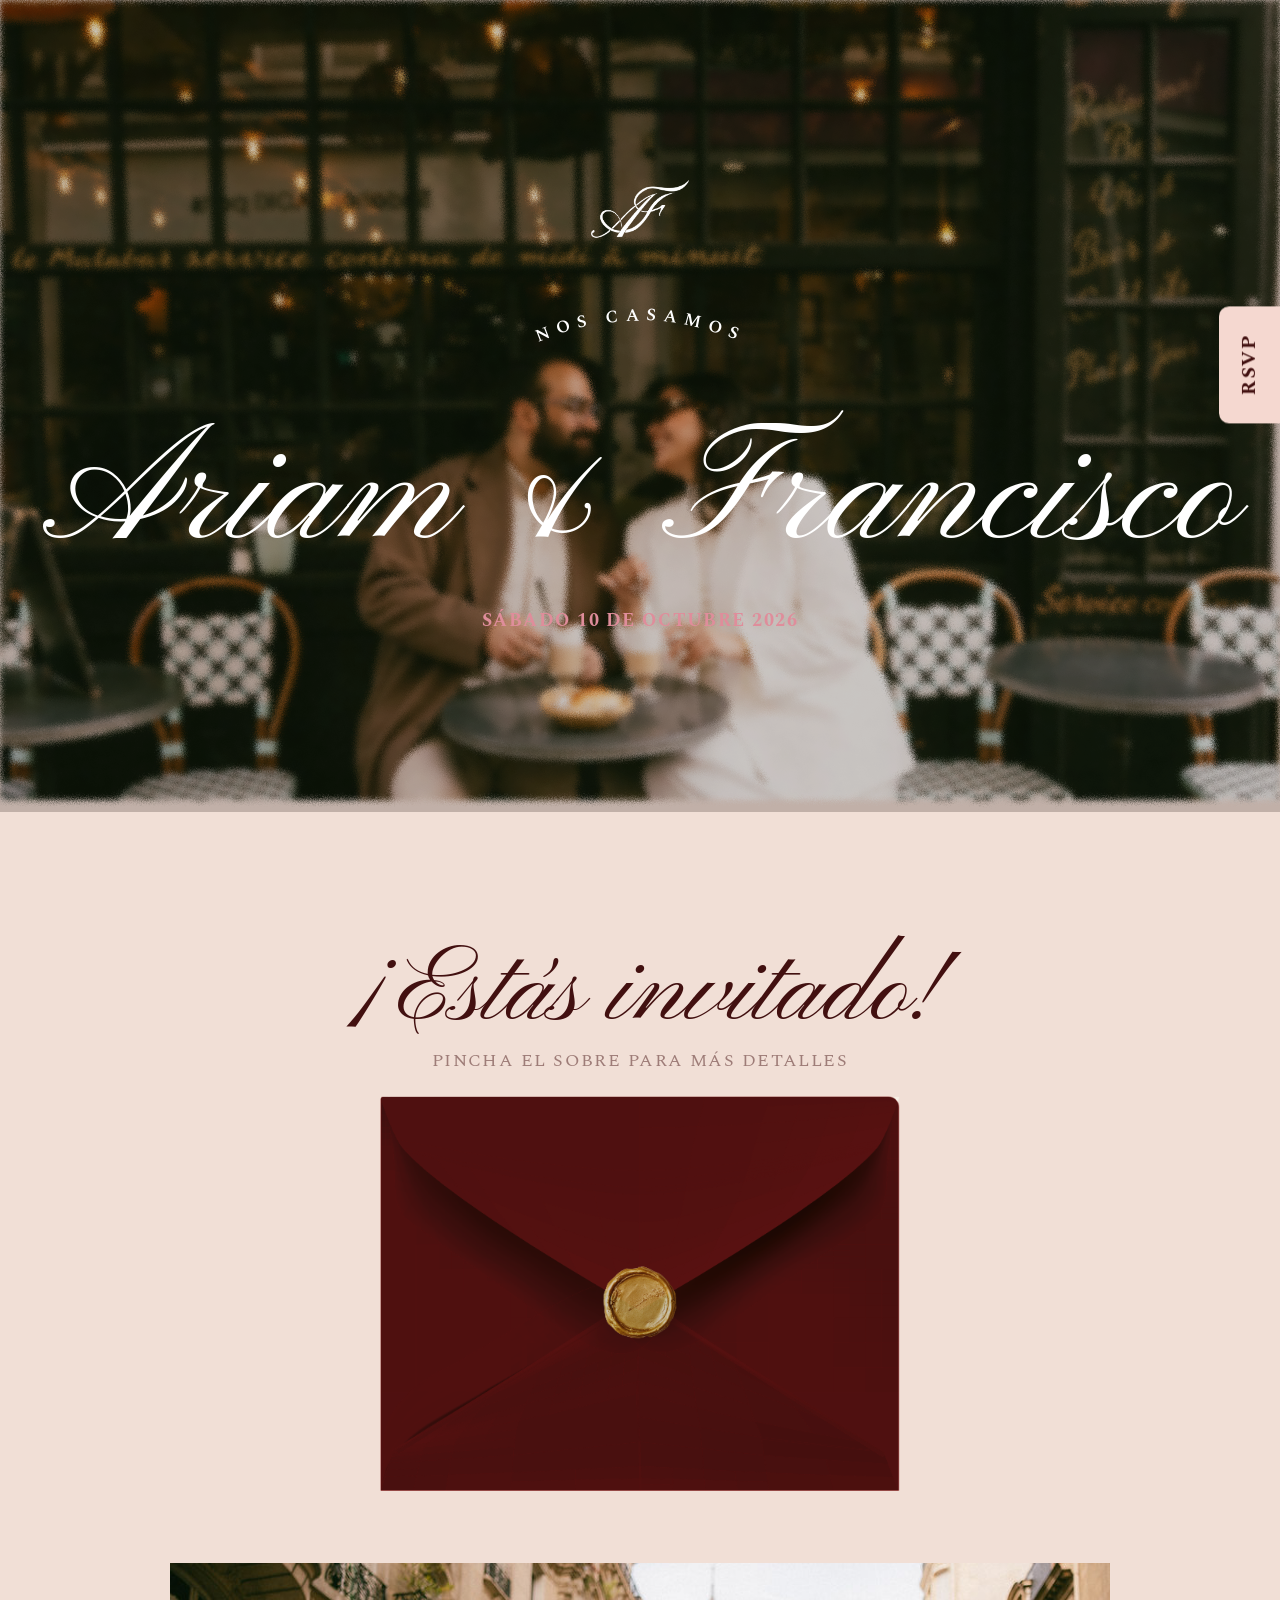
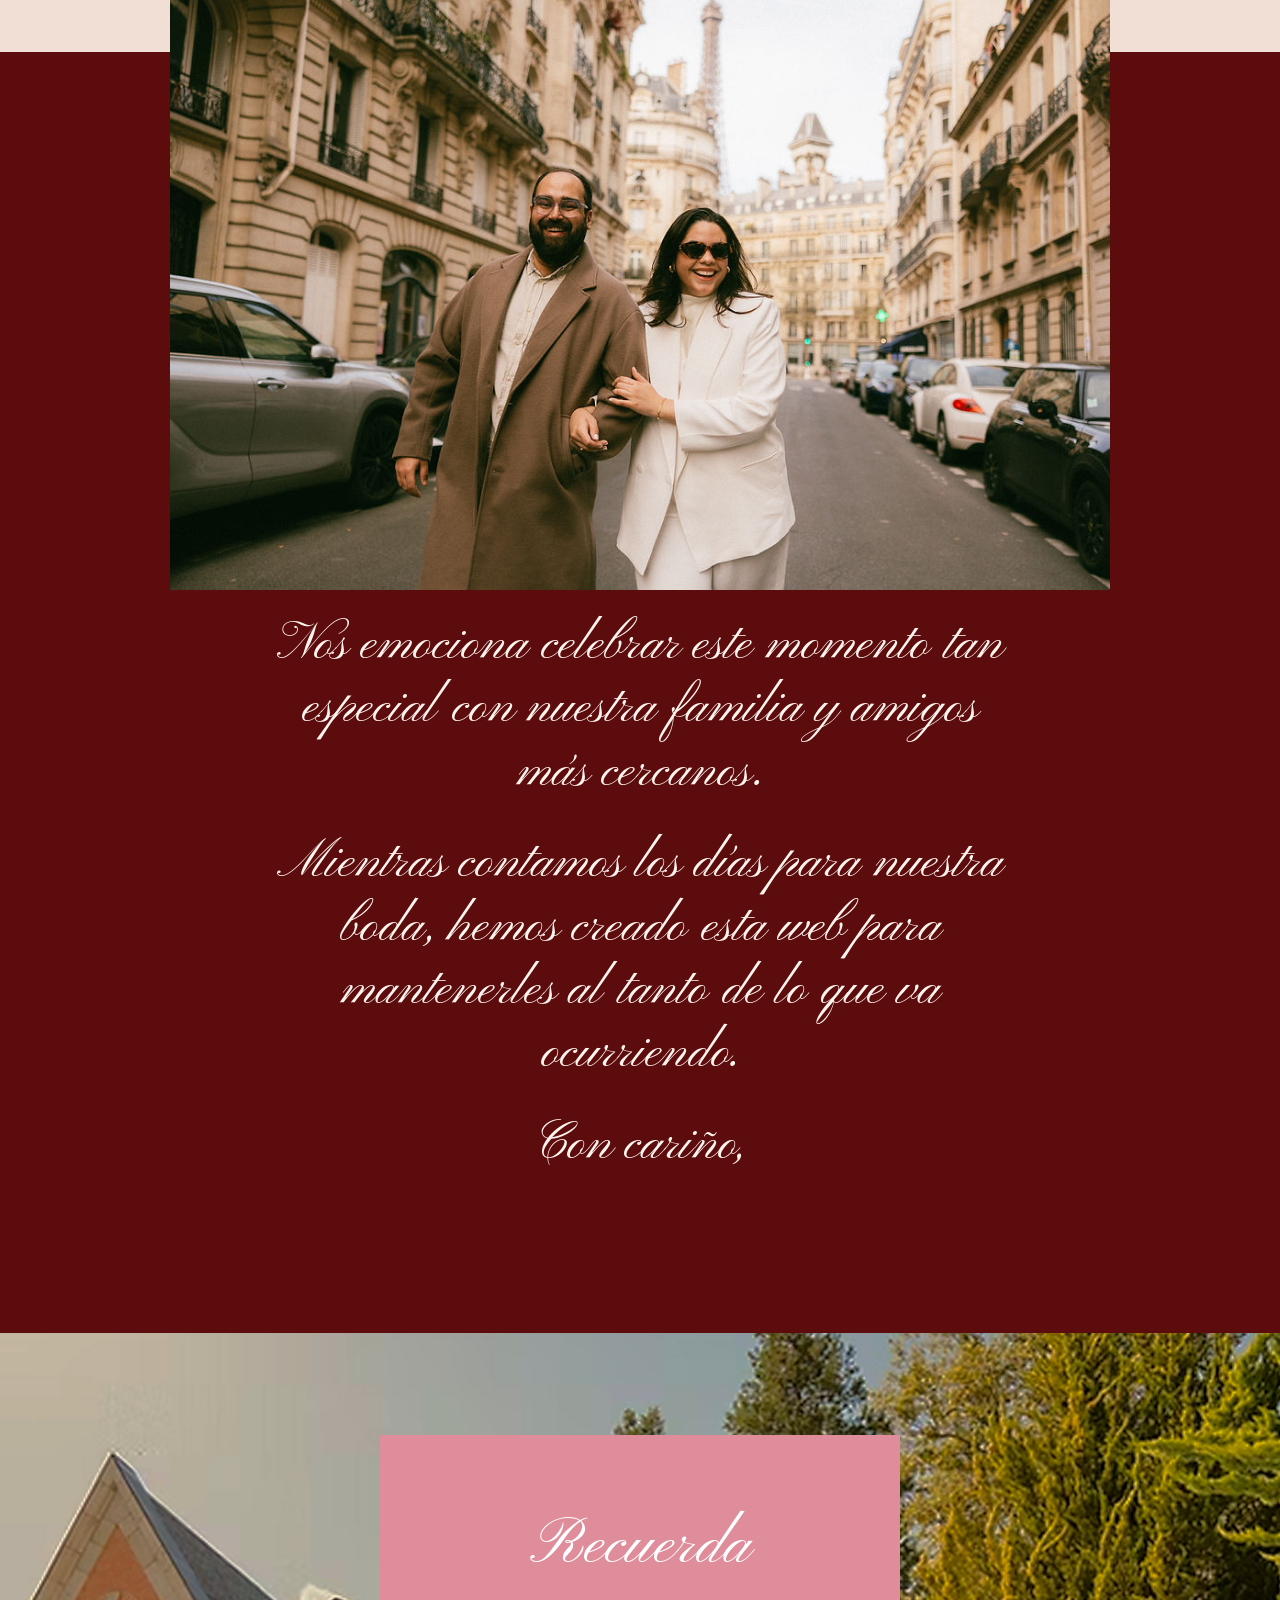
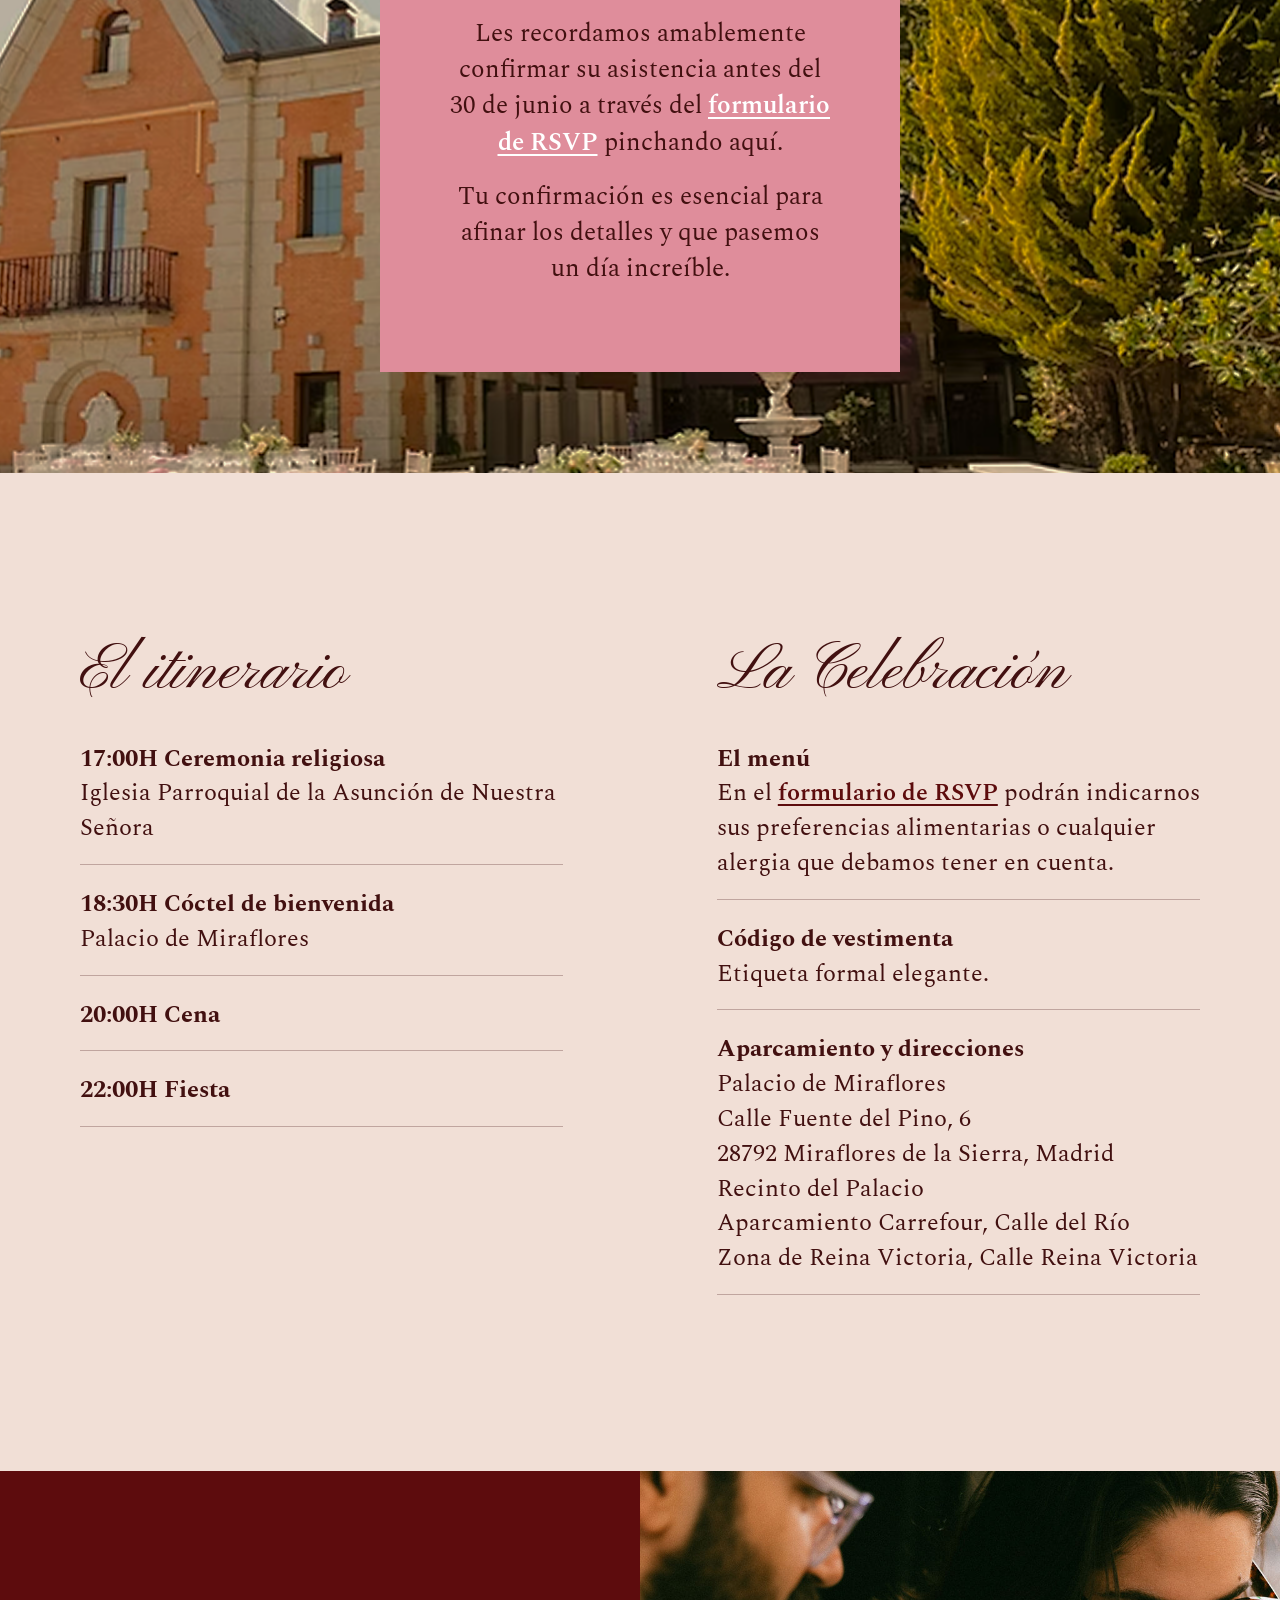
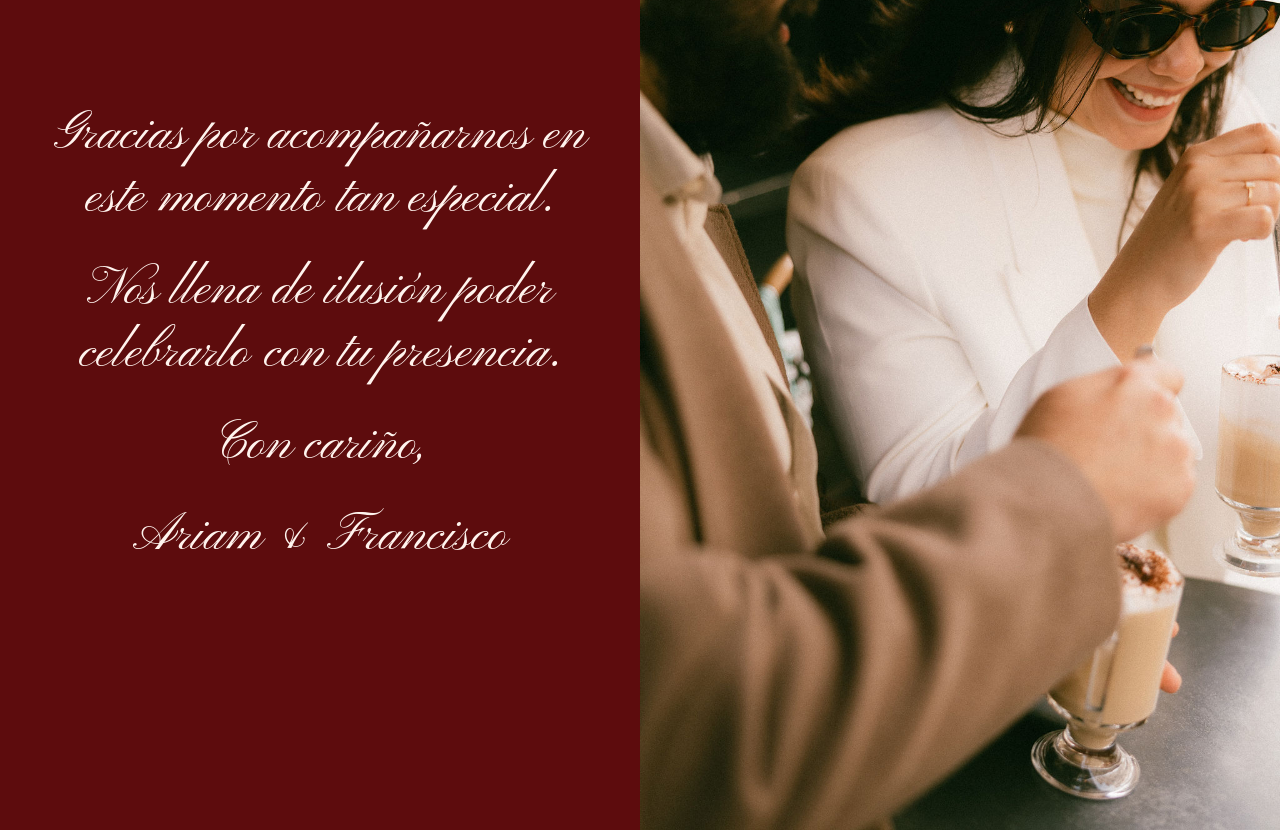
==== commit 5d18c286: "Update confirmed itinerary times" ====
--- a/index.html
+++ b/index.html
@@ -129,15 +129,15 @@
           <article>
             <h2>El itinerario</h2>
             <p class="detail-item">
-              <strong>17:00 Ceremonia religiosa</strong><br />
+              <strong>17:00H Ceremonia religiosa</strong><br />
               Iglesia Parroquial de la Asunción de Nuestra Señora
             </p>
             <p class="detail-item">
-              <strong>19:00 Cóctel de bienvenida</strong><br />
+              <strong>18:30H Cóctel de bienvenida</strong><br />
               Palacio de Miraflores
             </p>
-            <p class="detail-item"><strong>21:00 Cena</strong></p>
-            <p class="detail-item"><strong>22:00 Fiesta</strong></p>
+            <p class="detail-item"><strong>20:00H Cena</strong></p>
+            <p class="detail-item"><strong>22:00H Fiesta</strong></p>
           </article>
 
           <article>
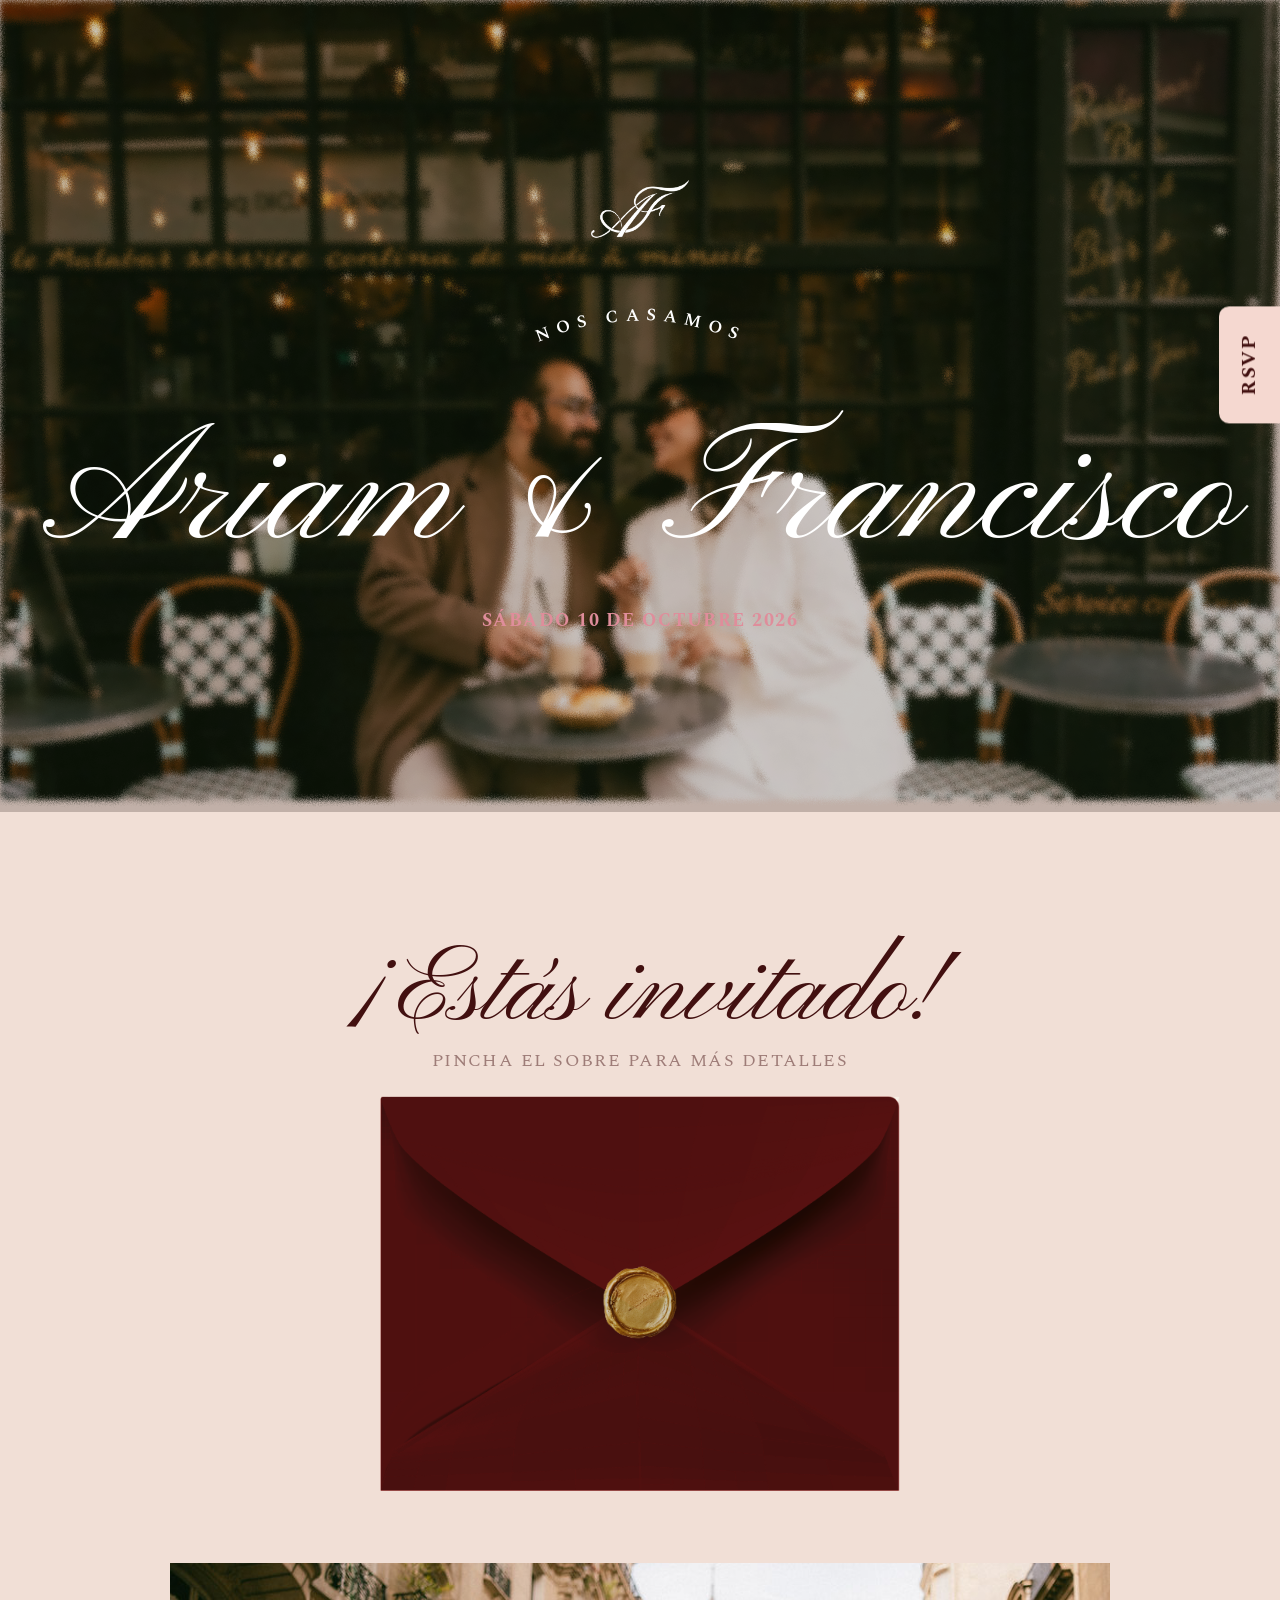
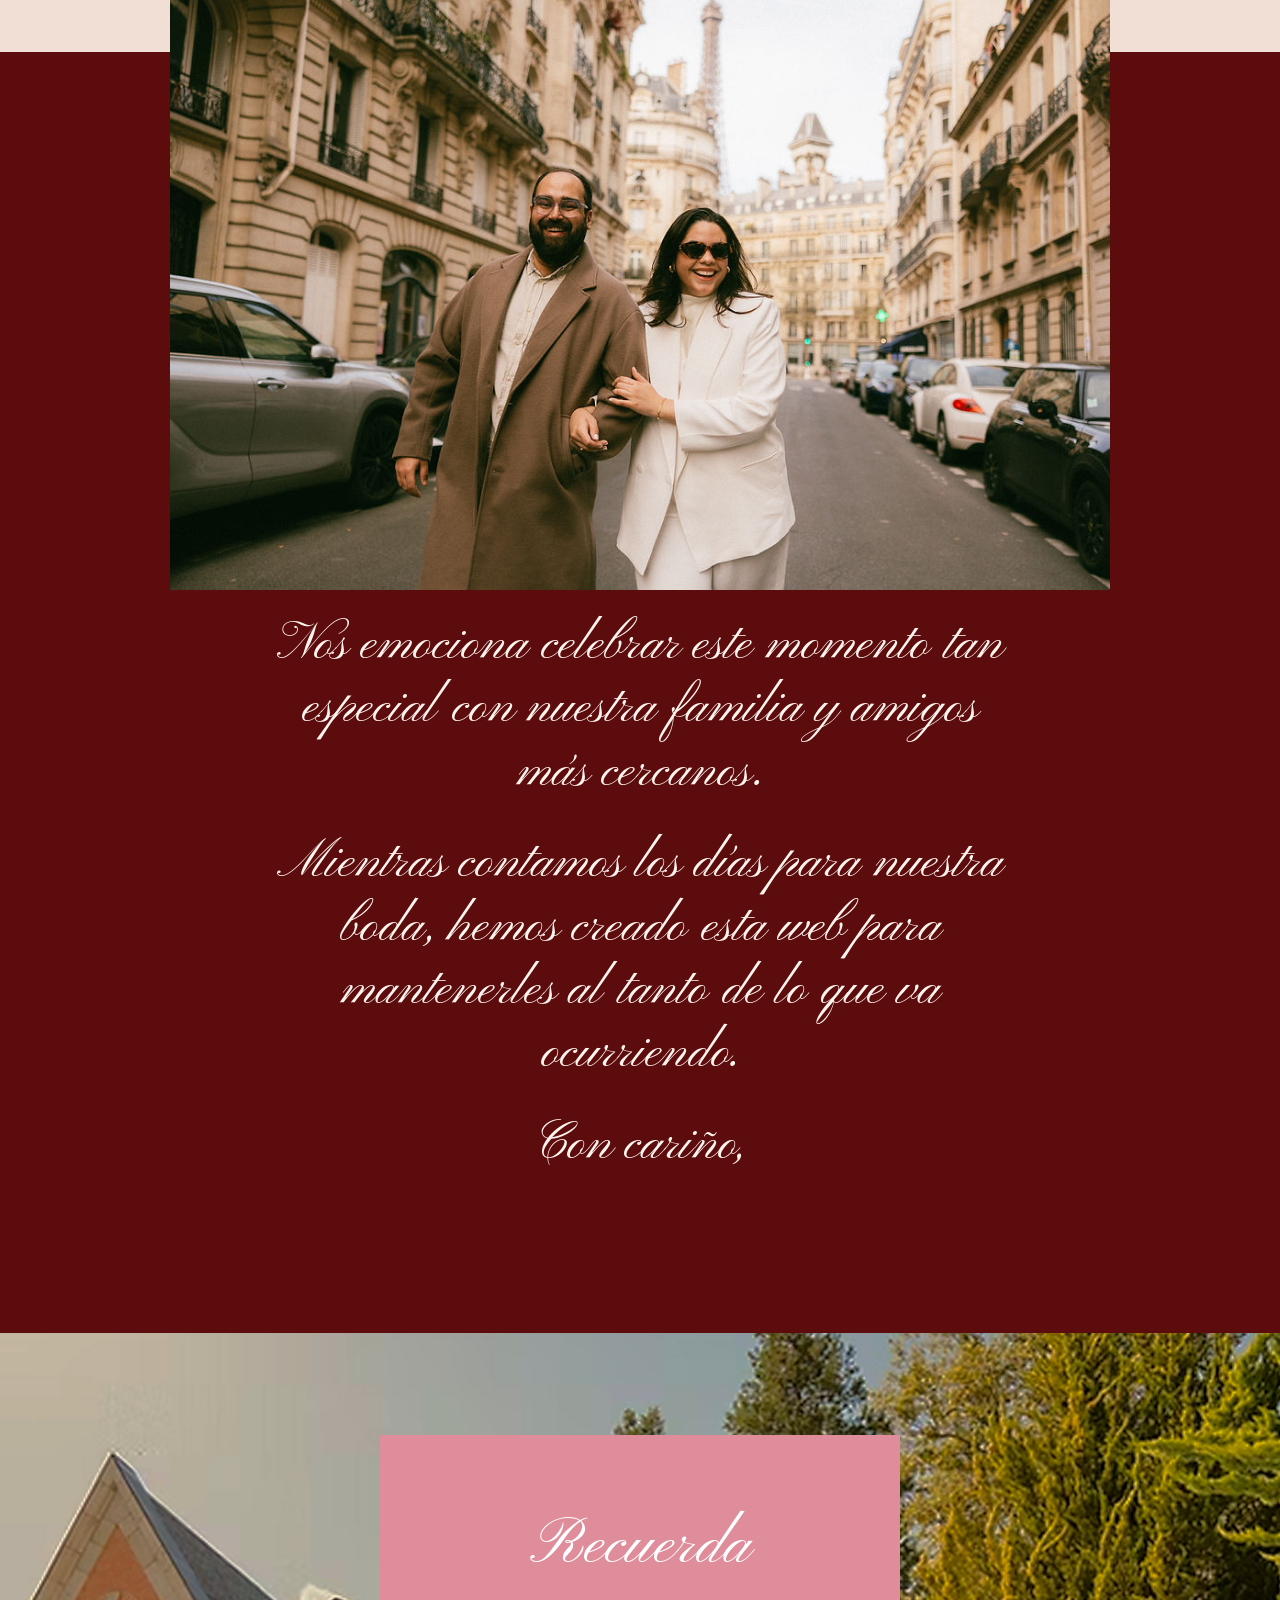
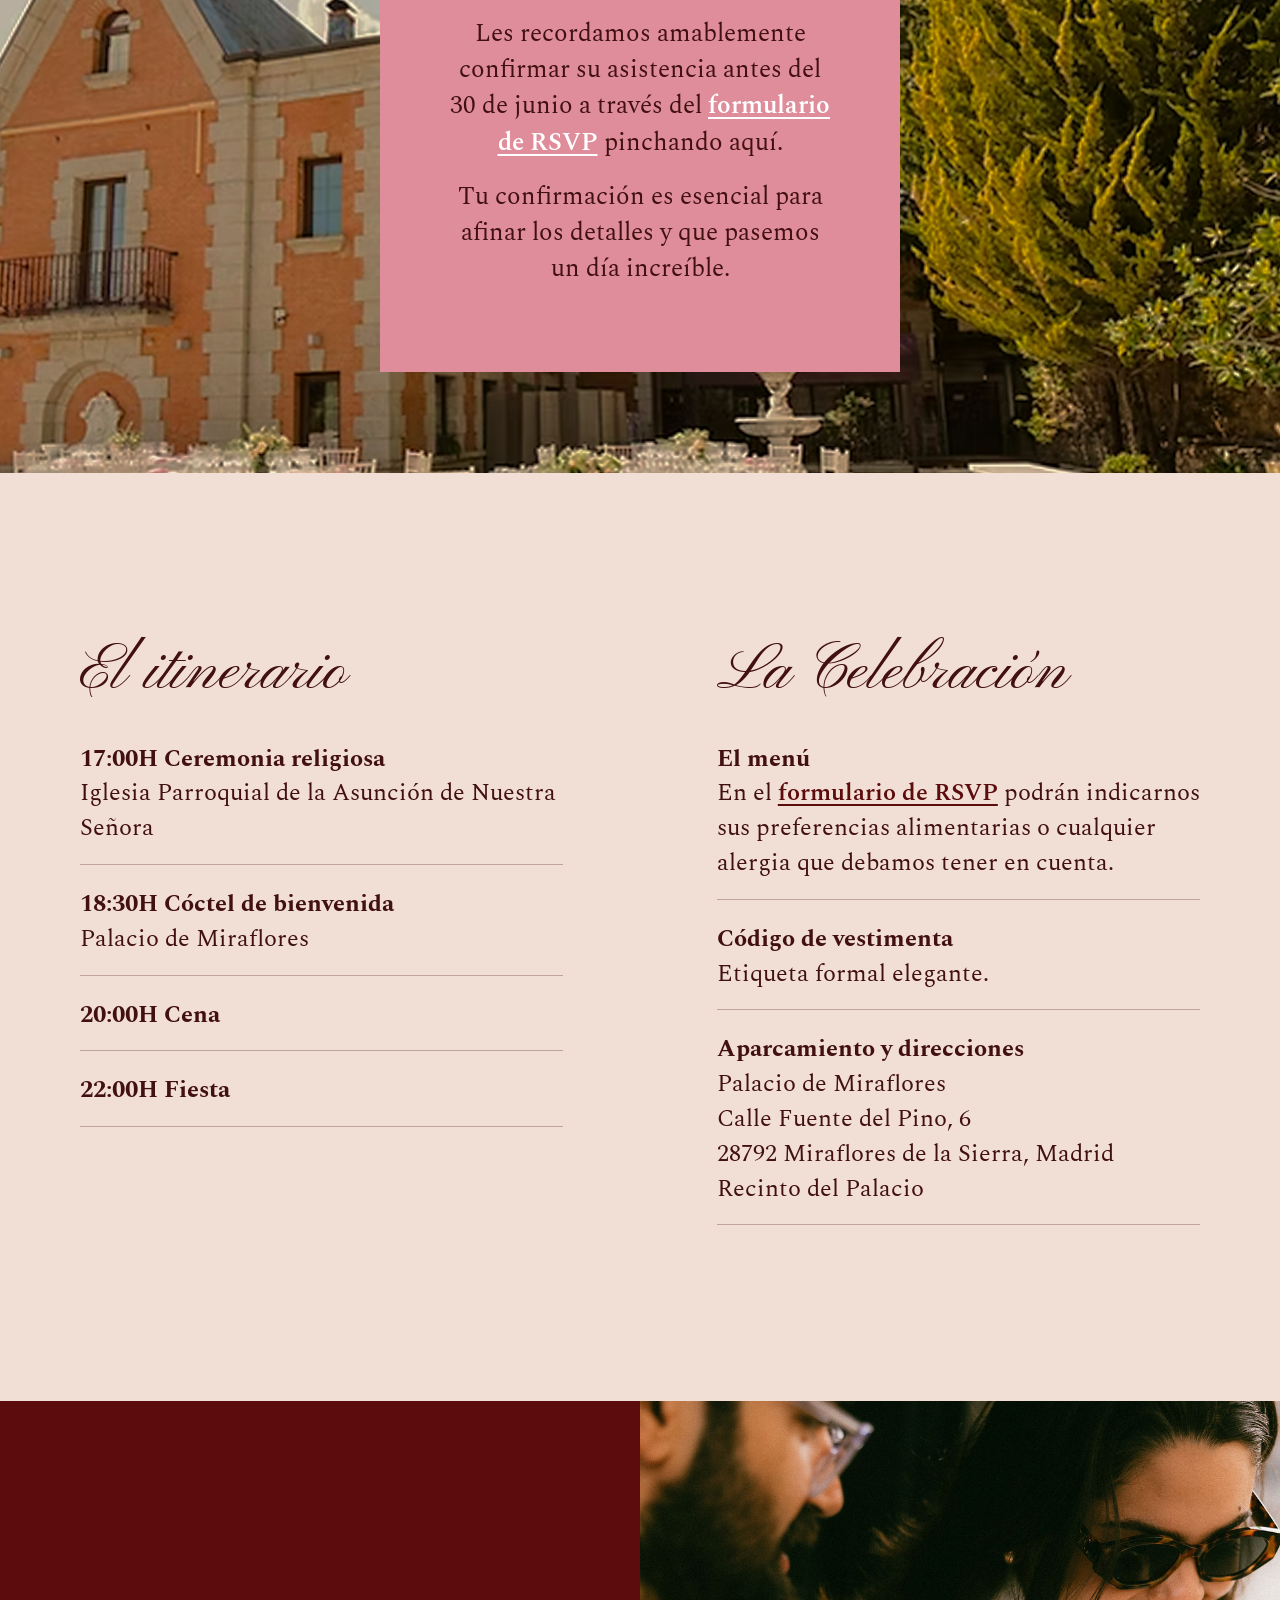
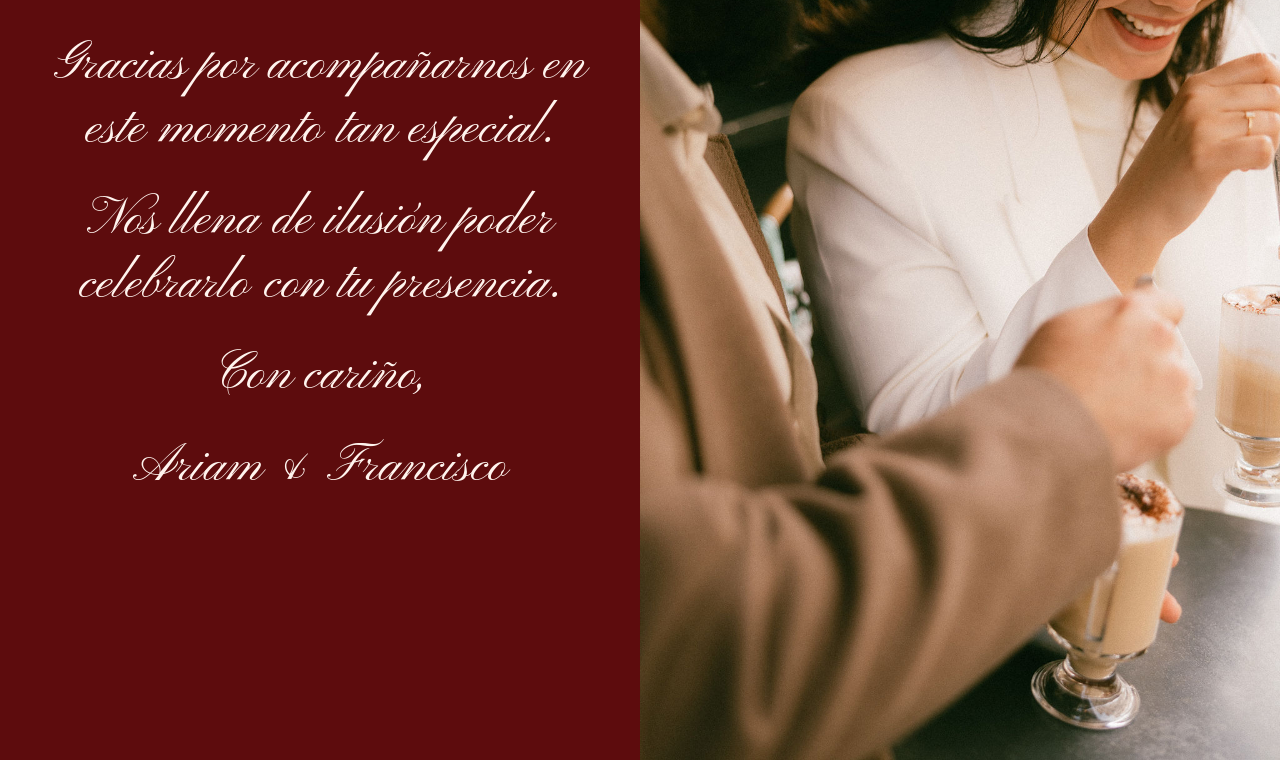
==== commit d53a8d06: "Simplify parking directions" ====
--- a/index.html
+++ b/index.html
@@ -157,9 +157,7 @@
               Palacio de Miraflores<br />
               Calle Fuente del Pino, 6<br />
               28792 Miraflores de la Sierra, Madrid<br />
-              Recinto del Palacio<br />
-              Aparcamiento Carrefour, Calle del Río<br />
-              Zona de Reina Victoria, Calle Reina Victoria
+              Recinto del Palacio
             </p>
           </article>
         </div>
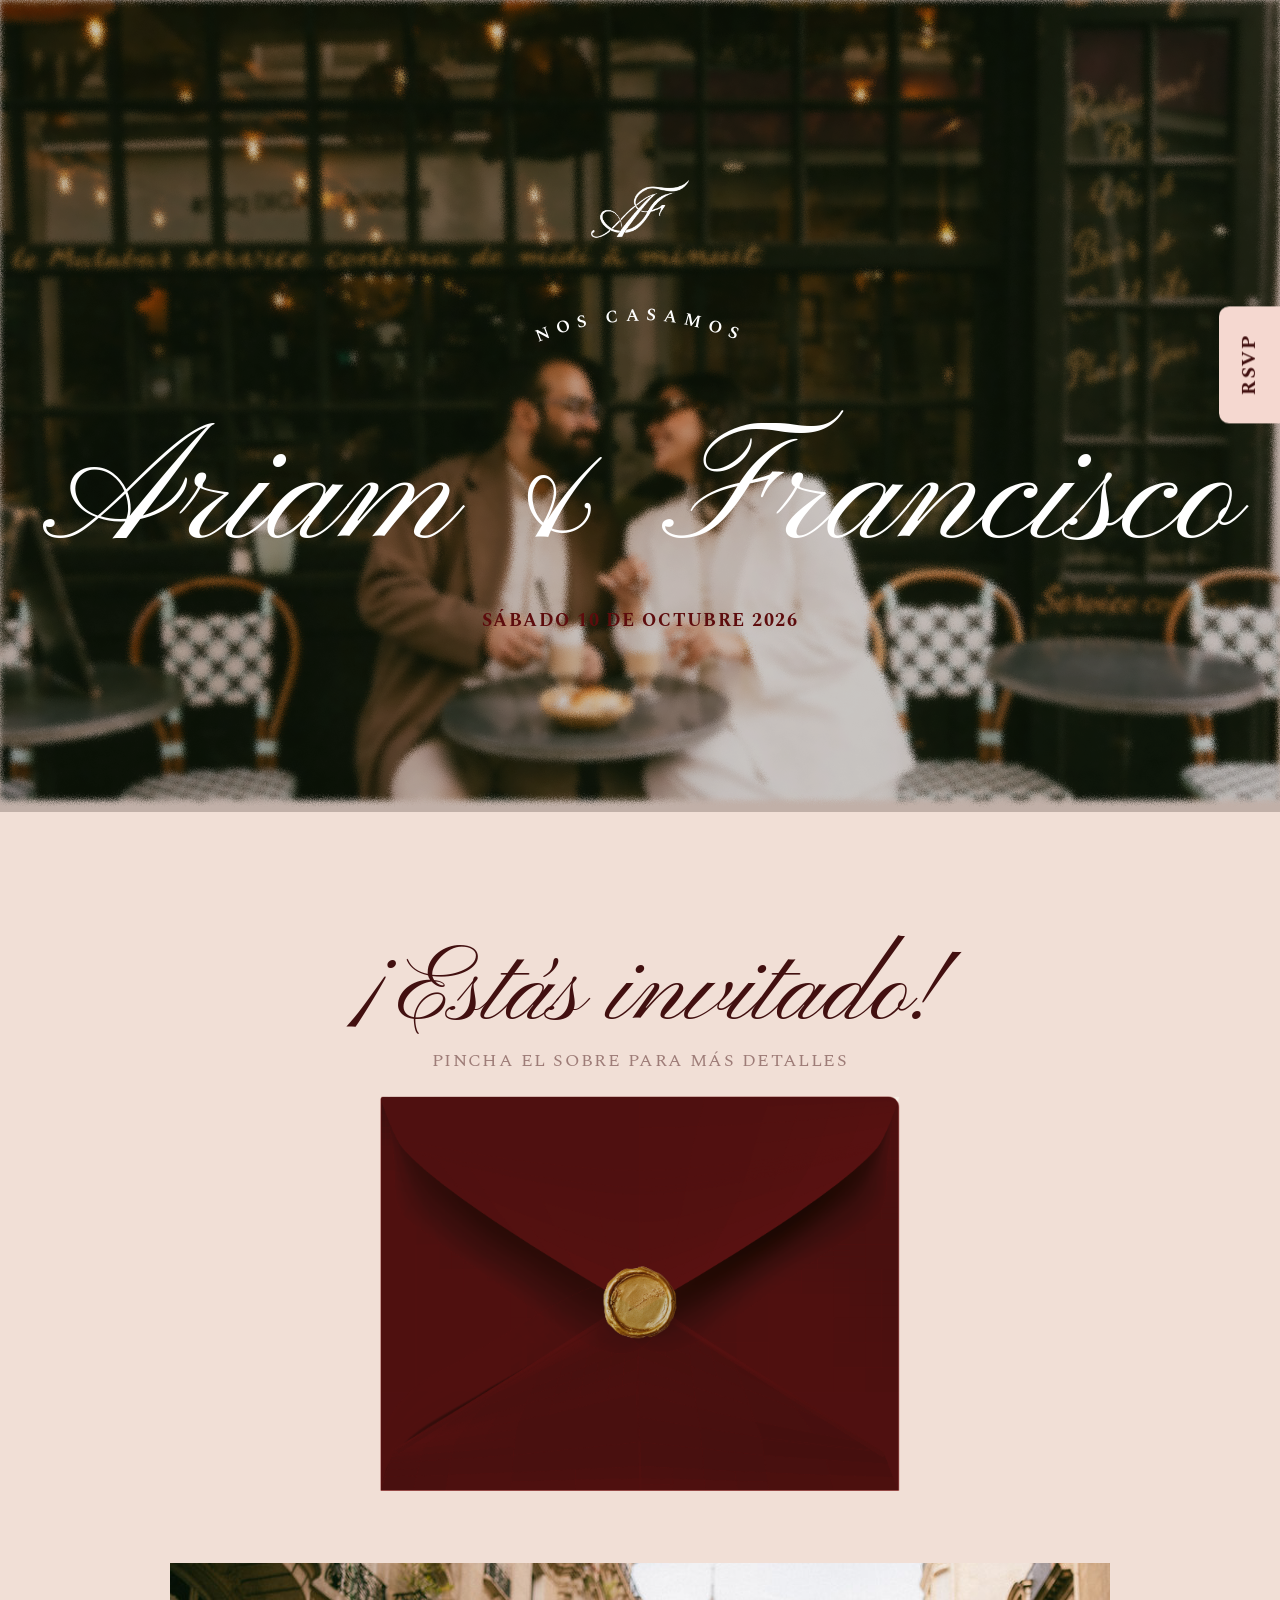
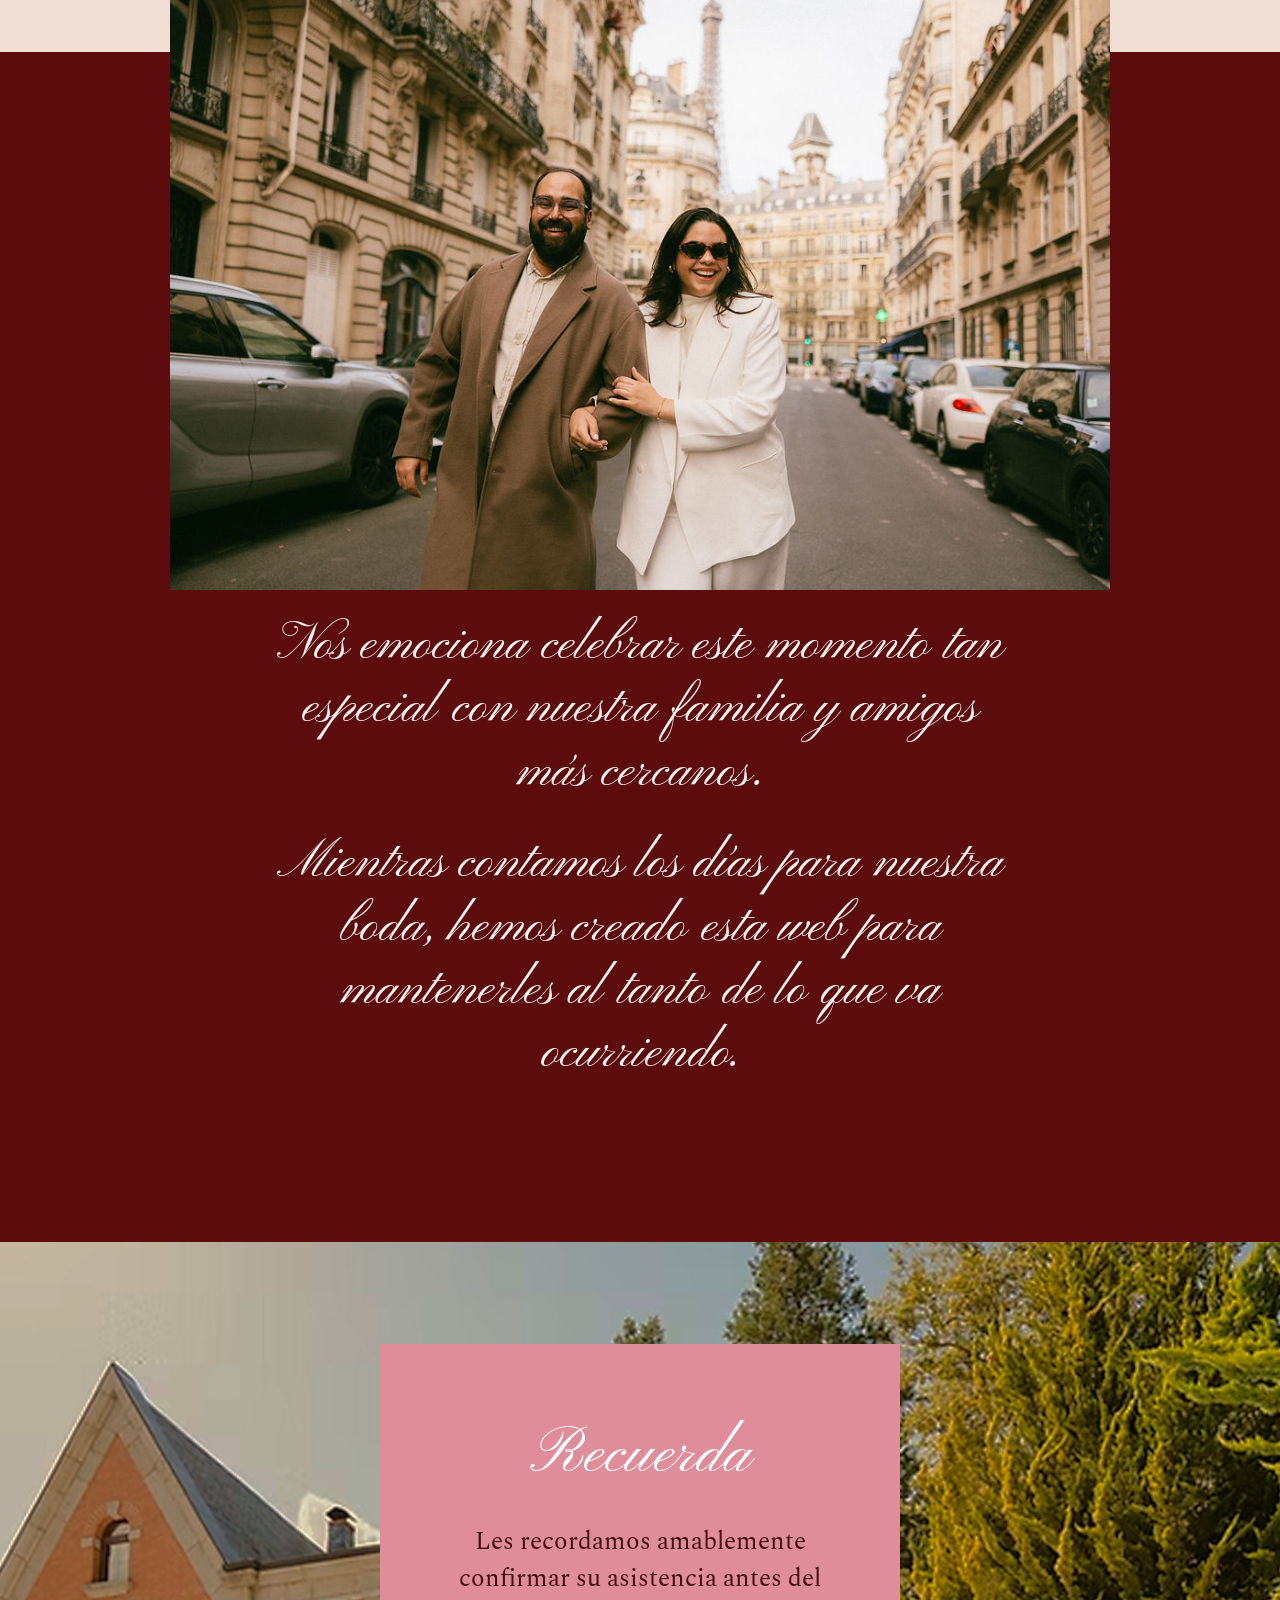
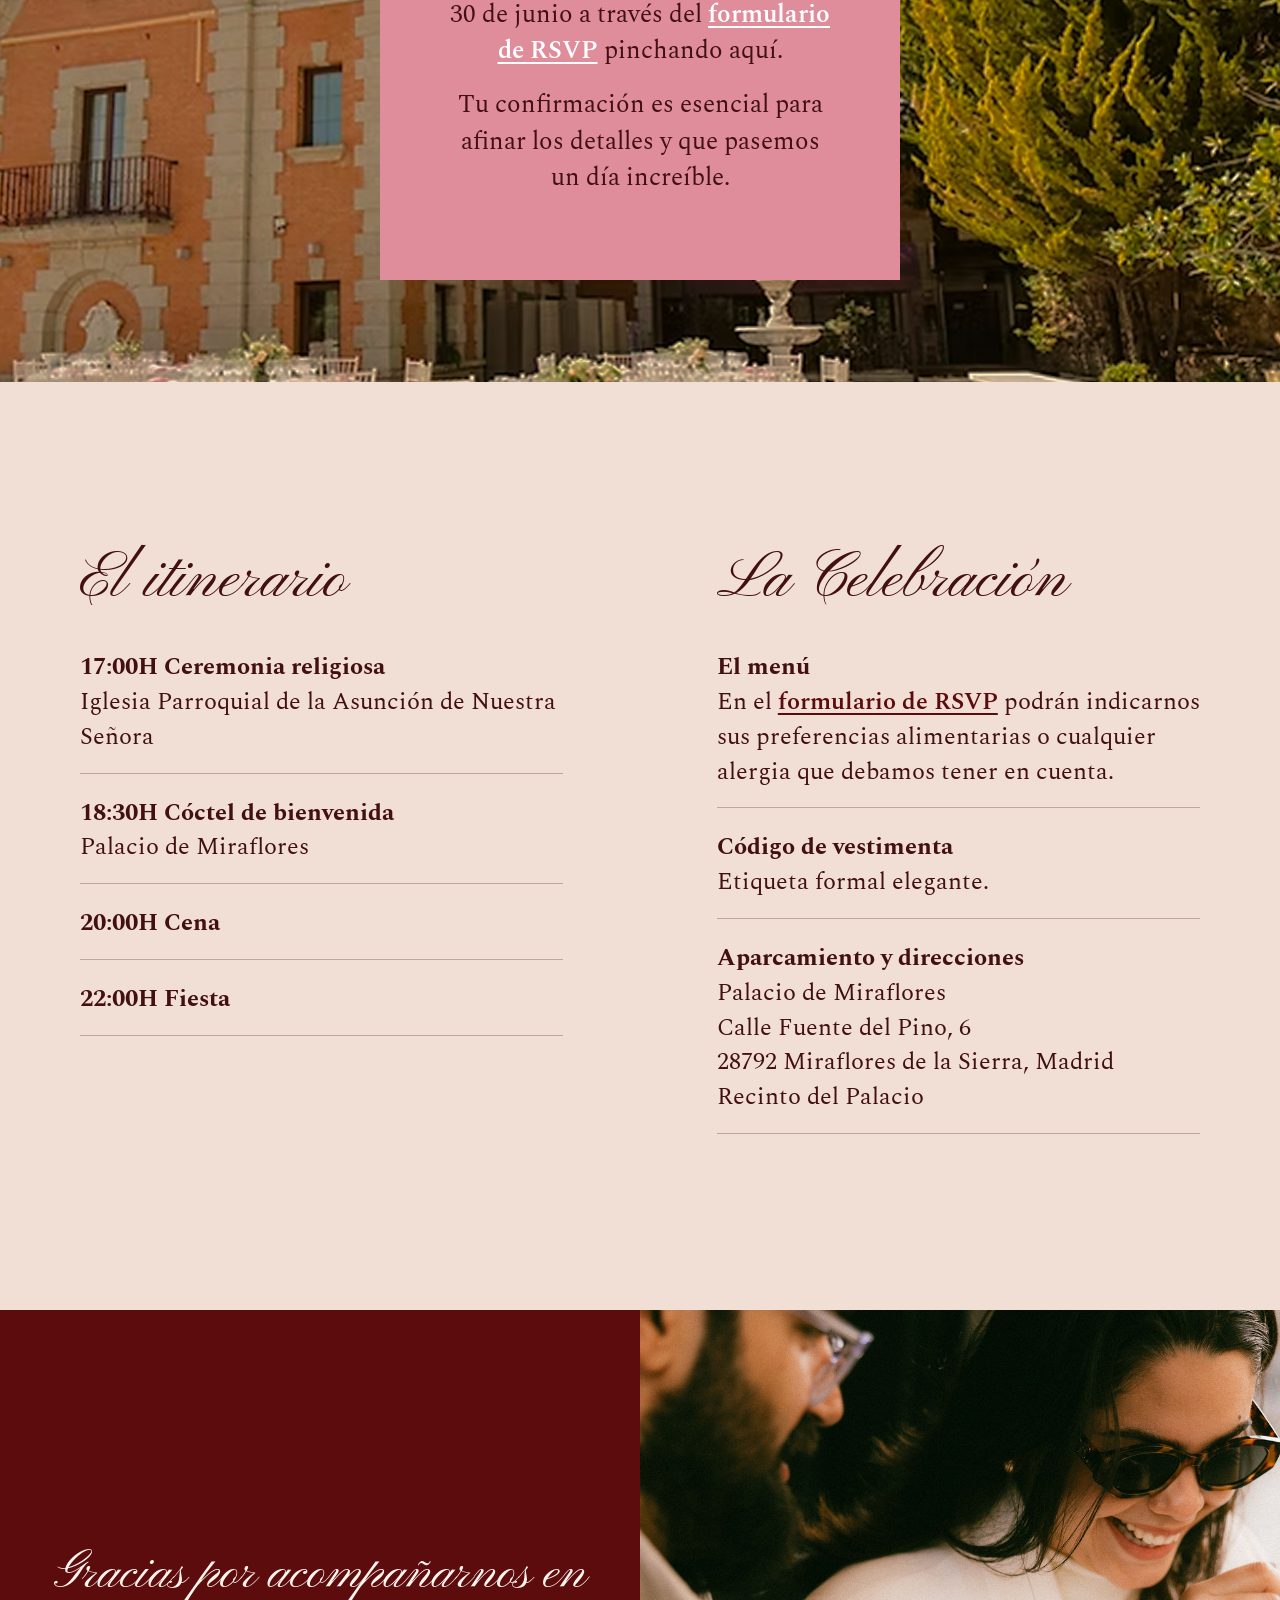
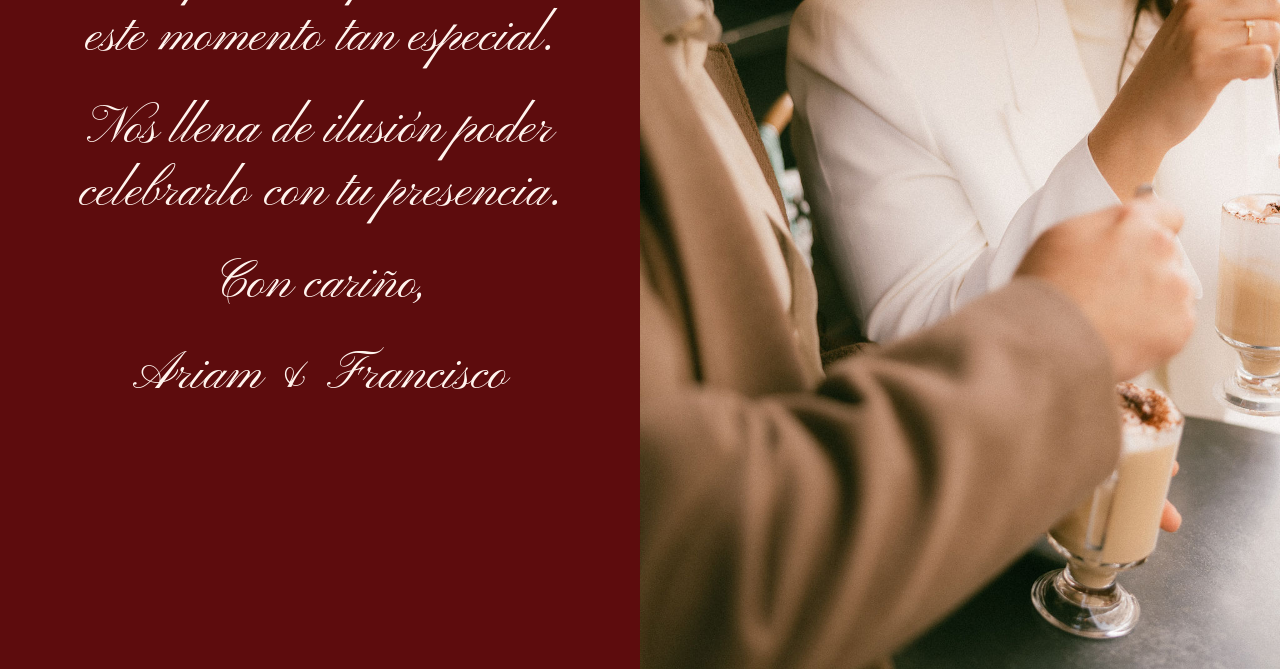
==== commit c6bf1d88: "Remove first signoff line" ====
--- a/index.html
+++ b/index.html
@@ -99,7 +99,6 @@
               Mientras contamos los días para nuestra boda, hemos creado esta
               web para mantenerles al tanto de lo que va ocurriendo.
             </p>
-            <p>Con cariño,</p>
           </div>
         </div>
       </section>
--- a/css/styles.css
+++ b/css/styles.css
@@ -138,7 +138,7 @@
 }
 
 .hero-date {
-  color: #df8d9b;
+  color: var(--wine);
   font-weight: 700;
 }
 
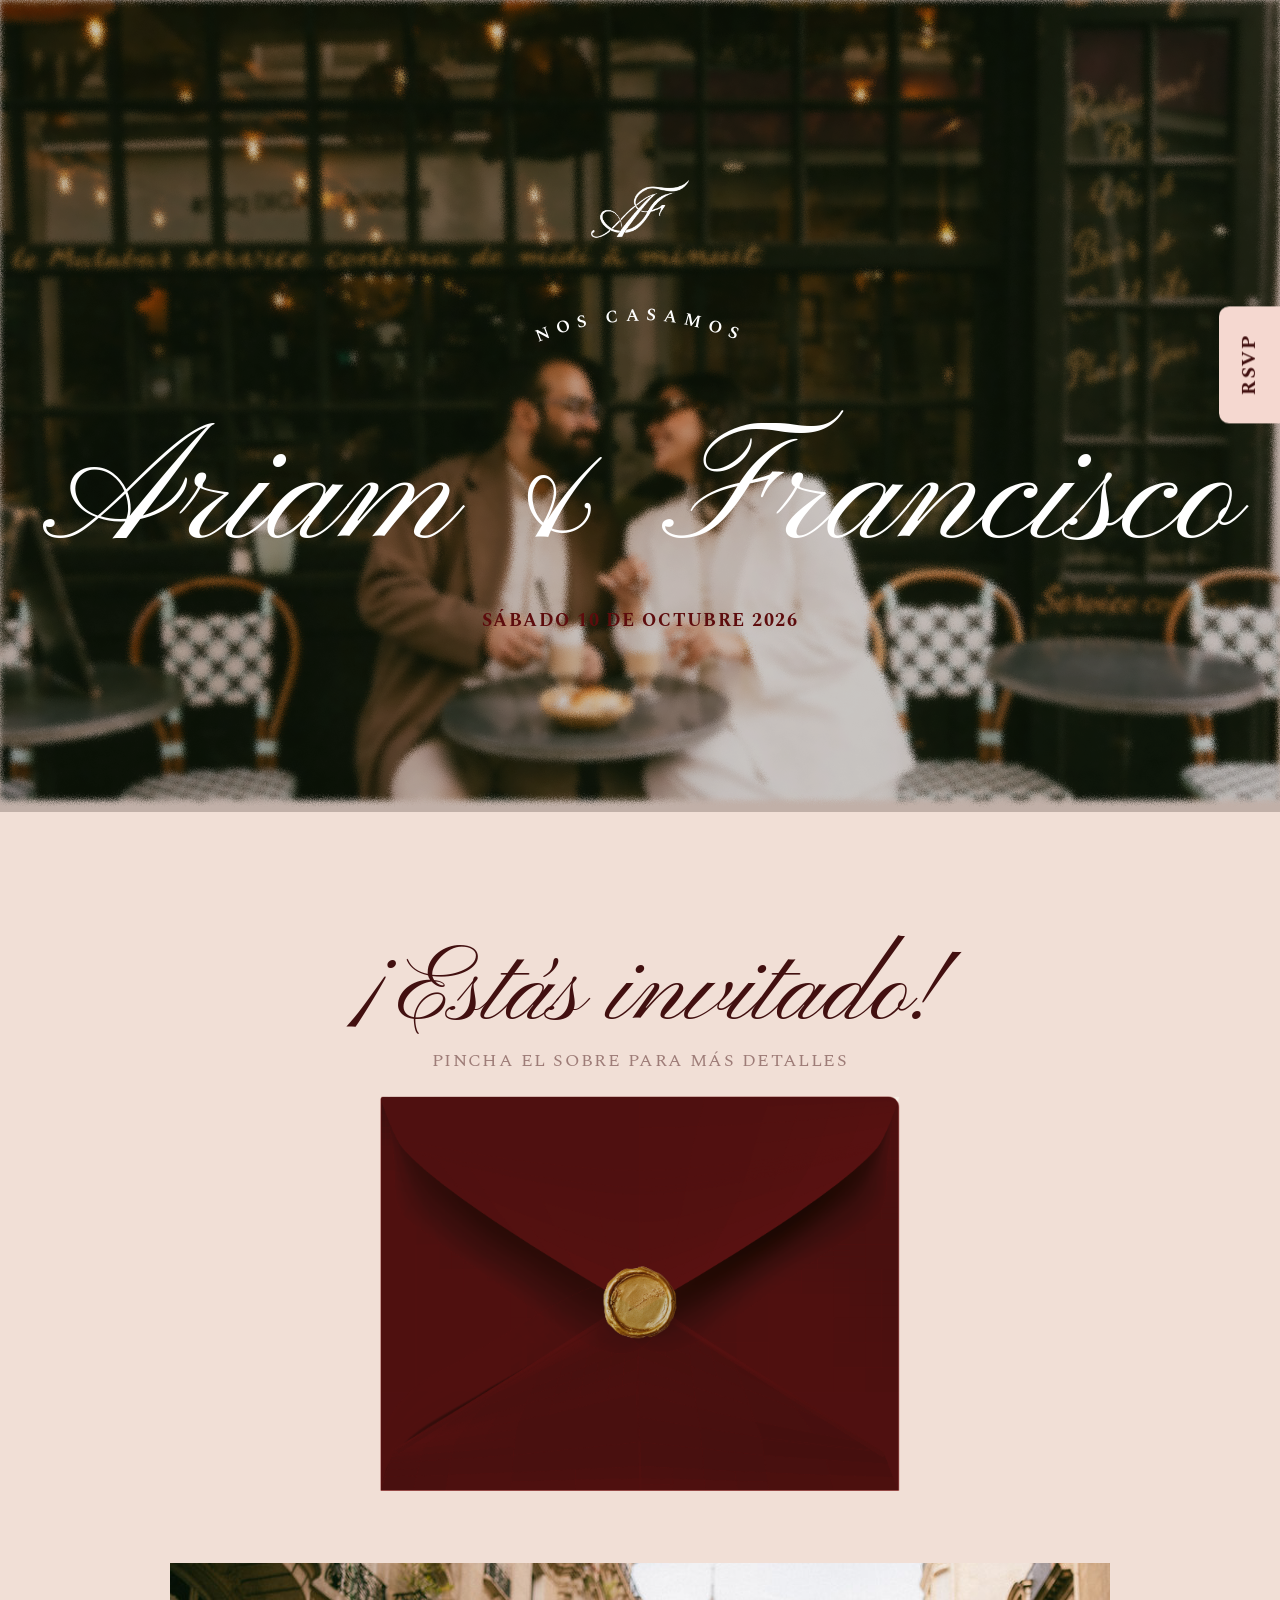
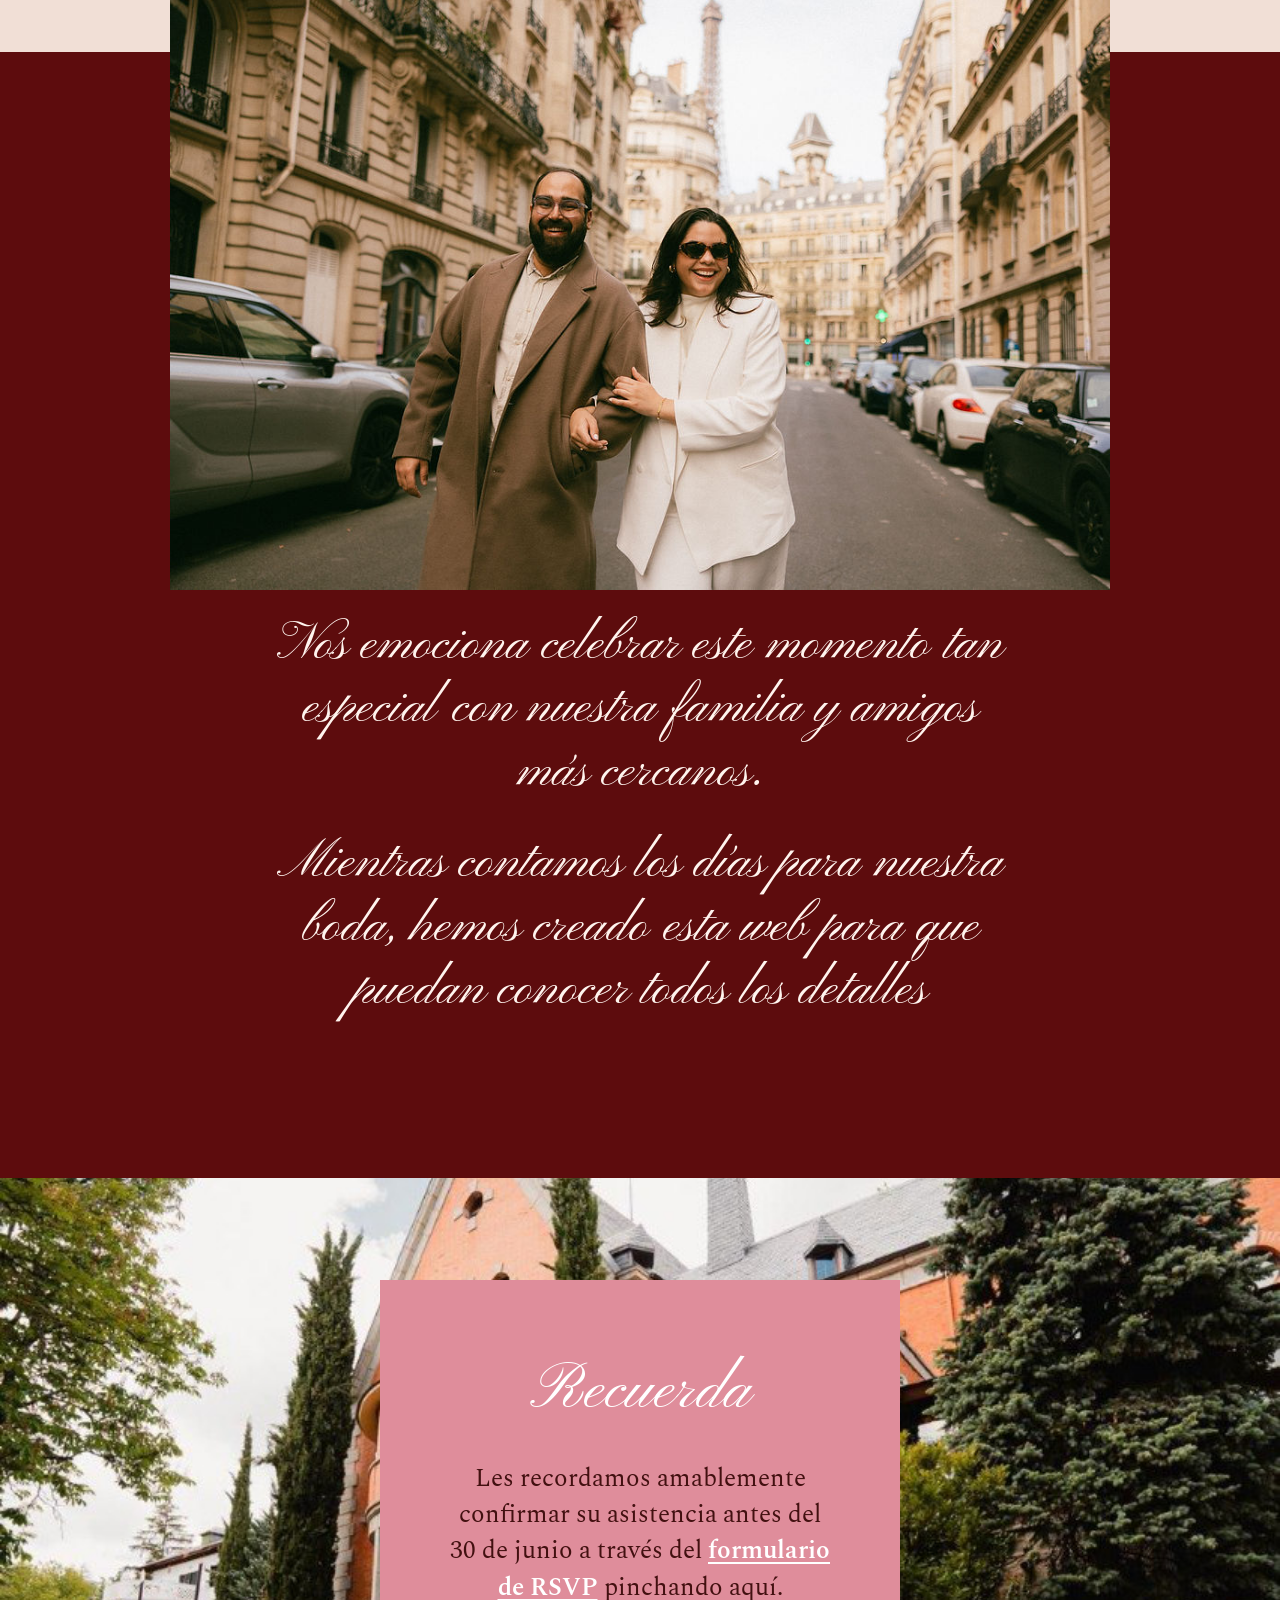
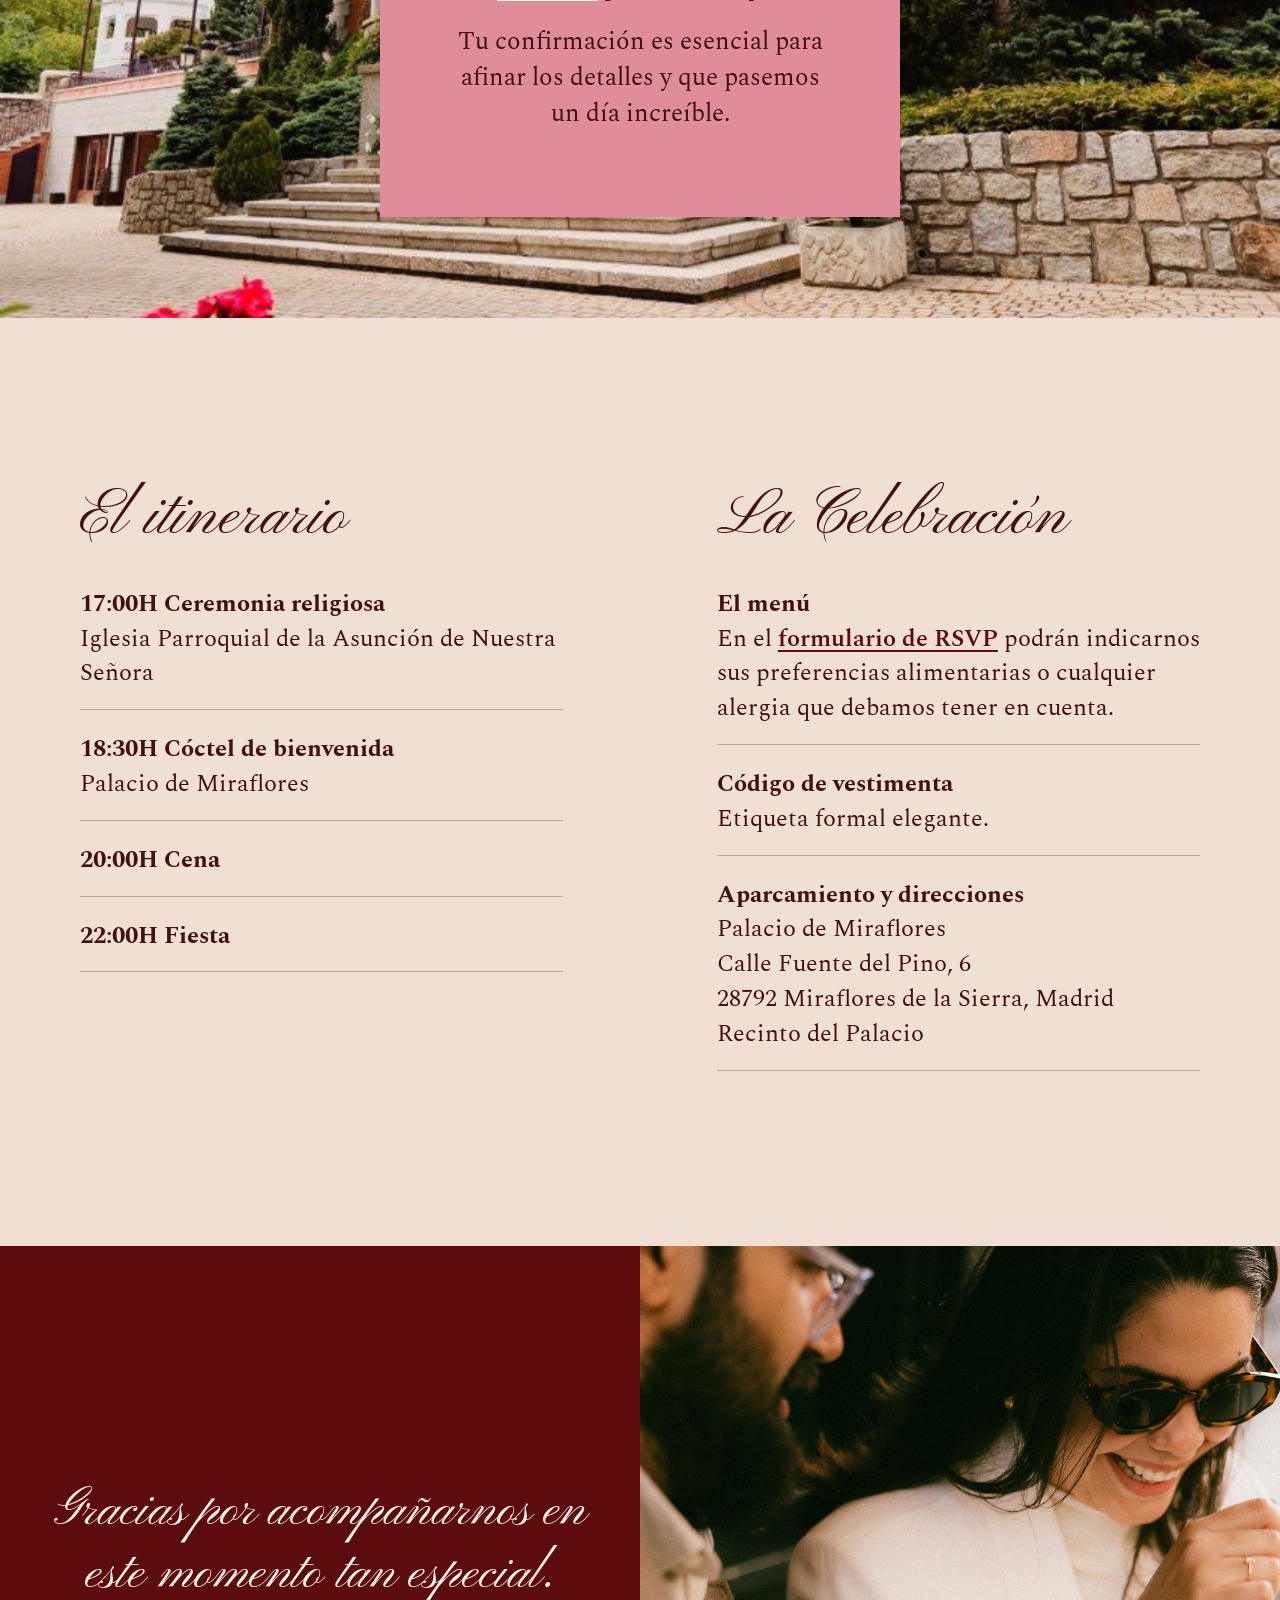
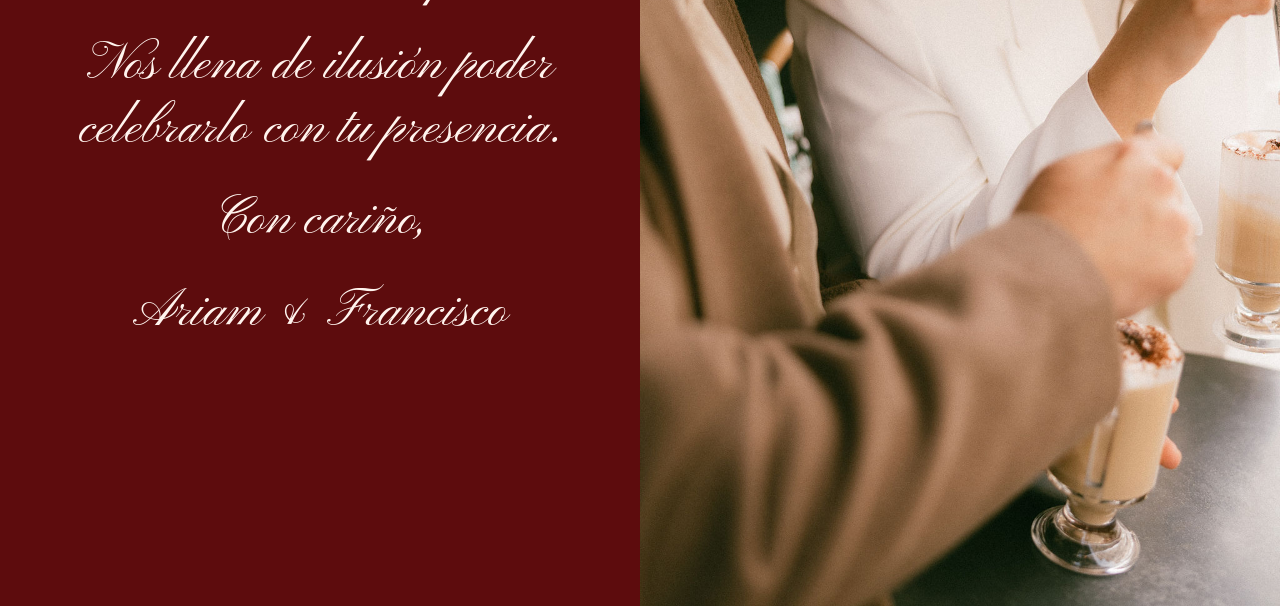
==== commit b12fda05: "Update invitation assets and copy" ====
--- a/index.html
+++ b/index.html
@@ -1,4 +1,4 @@
-<!DOCTYPE html>
+<!doctype html>
 <html lang="es">
   <head>
     <meta charset="UTF-8" />
@@ -97,7 +97,7 @@
             </p>
             <p>
               Mientras contamos los días para nuestra boda, hemos creado esta
-              web para mantenerles al tanto de lo que va ocurriendo.
+              web para que puedan conocer todos los detalles
             </p>
           </div>
         </div>
@@ -143,9 +143,9 @@
             <h2>La Celebración</h2>
             <p class="detail-item">
               <strong>El menú</strong><br />
-              En el <a href="rsvp.html">formulario de RSVP</a> podrán
-              indicarnos sus preferencias alimentarias o cualquier alergia que
-              debamos tener en cuenta.
+              En el <a href="rsvp.html">formulario de RSVP</a> podrán indicarnos
+              sus preferencias alimentarias o cualquier alergia que debamos
+              tener en cuenta.
             </p>
             <p class="detail-item">
               <strong>Código de vestimenta</strong><br />
@@ -164,19 +164,12 @@
 
       <section class="thanks-section">
         <div class="thanks-copy">
-          <p>
-            Gracias por acompañarnos en este momento tan especial.
-          </p>
-          <p>
-            Nos llena de ilusión poder celebrarlo con tu presencia.
-          </p>
+          <p>Gracias por acompañarnos en este momento tan especial.</p>
+          <p>Nos llena de ilusión poder celebrarlo con tu presencia.</p>
           <p>Con cariño,</p>
           <p>Ariam &amp; Francisco</p>
         </div>
-        <img
-          src="assets/images/THANKS.jpg"
-          alt="Ariam y Francisco brindando"
-        />
+        <img src="assets/images/THANKS.jpg" alt="Ariam y Francisco brindando" />
       </section>
     </main>
 
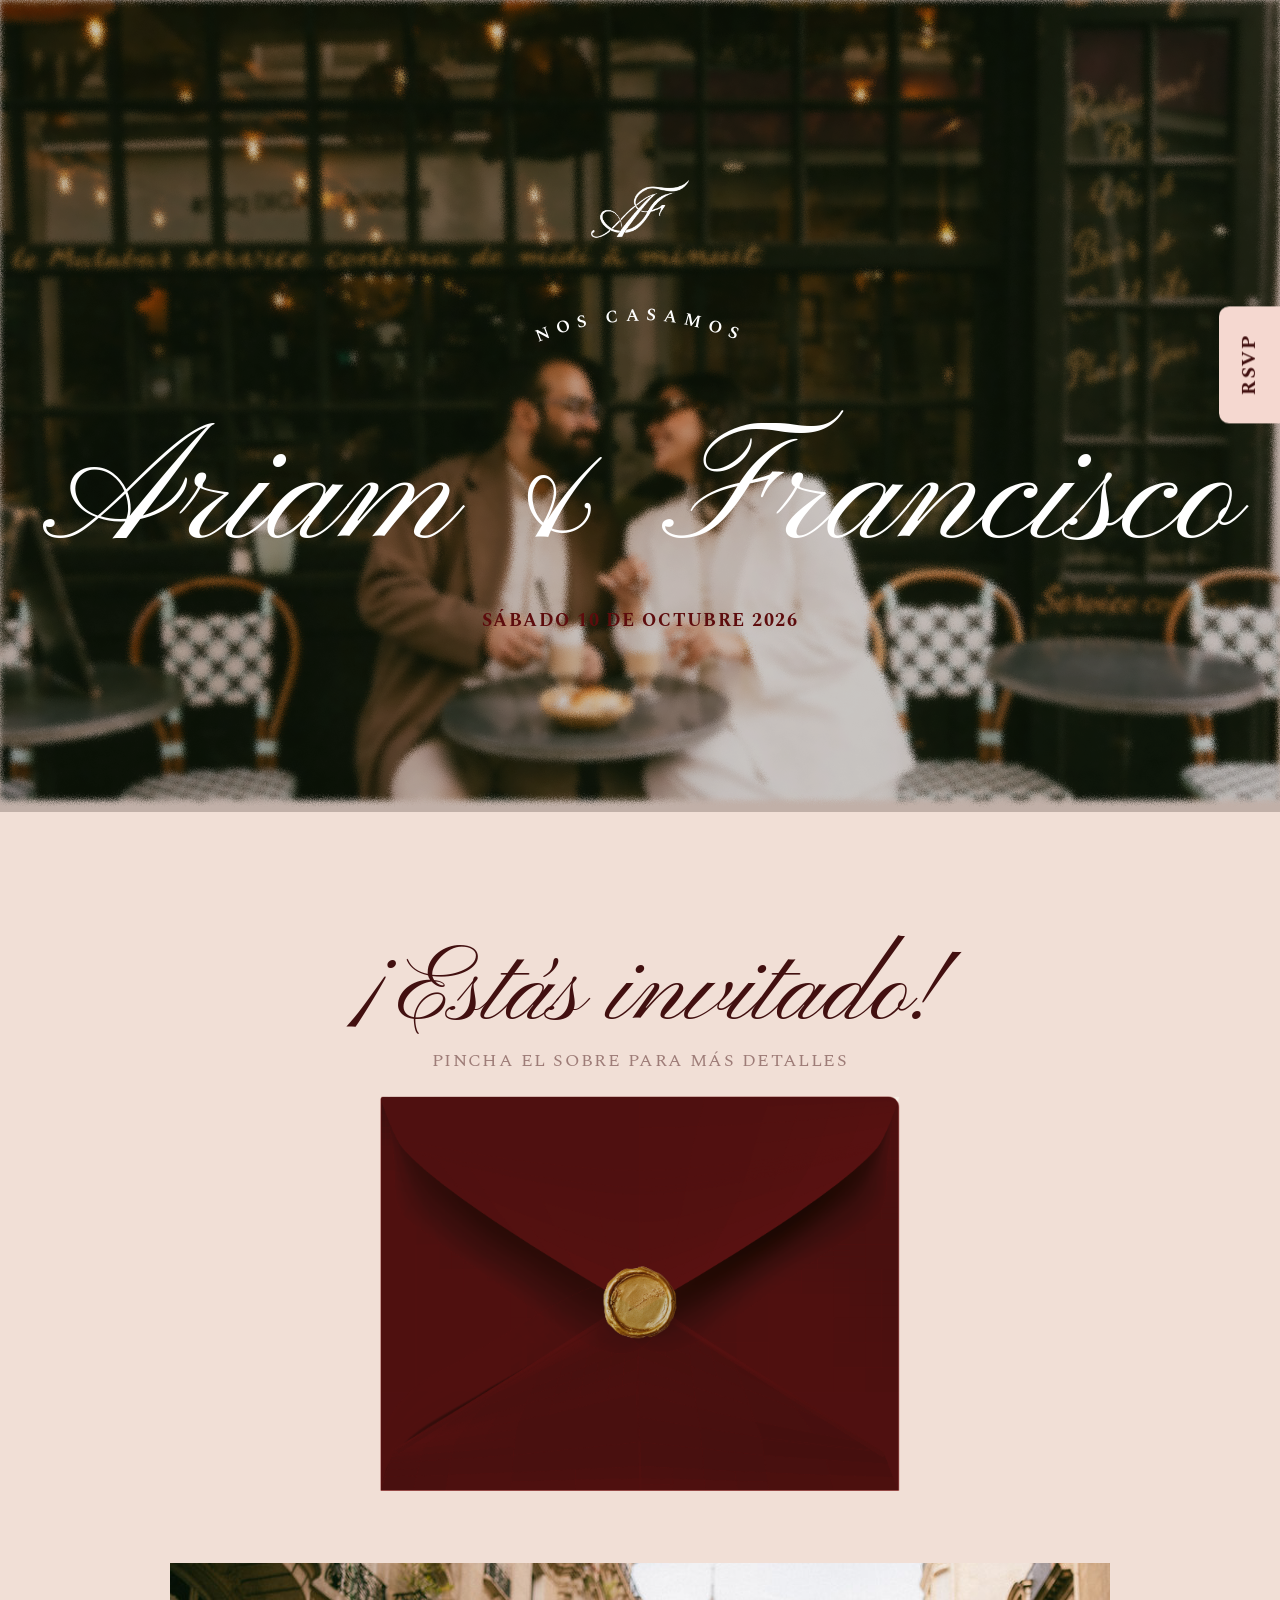
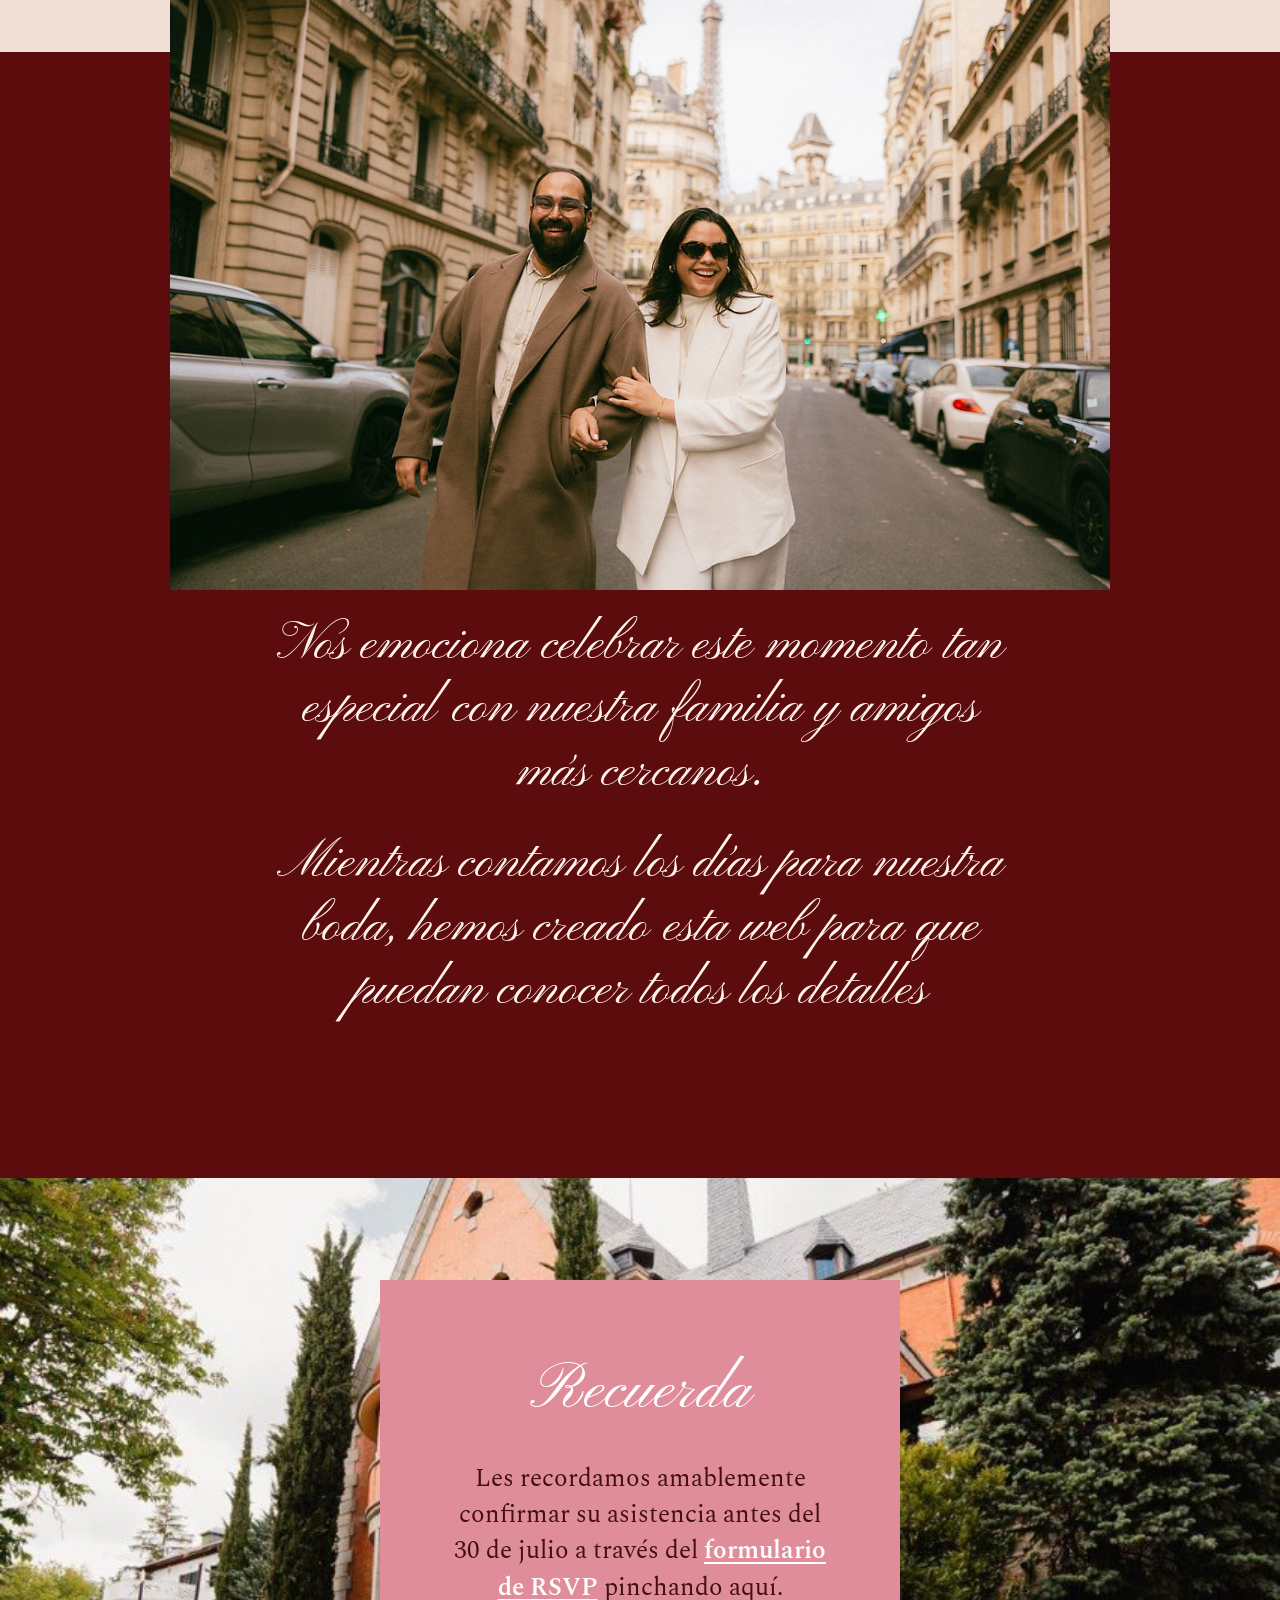
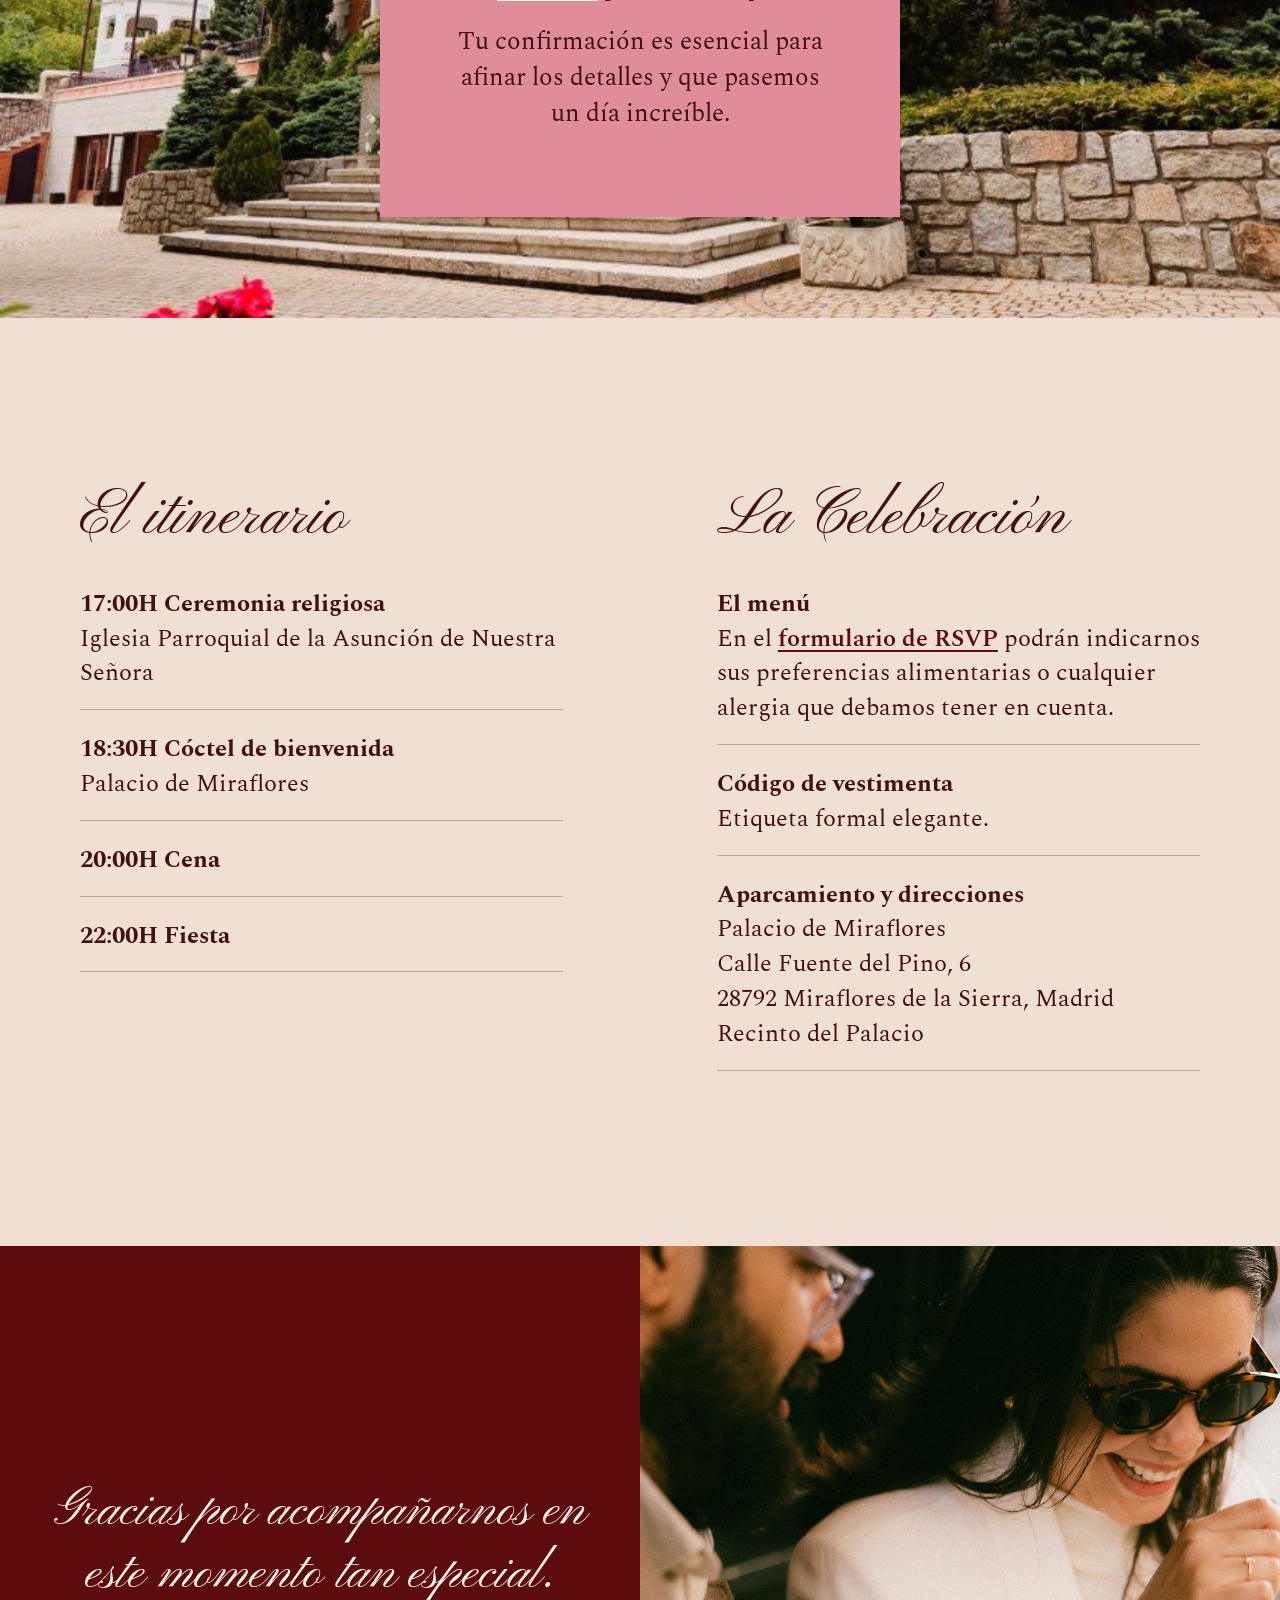
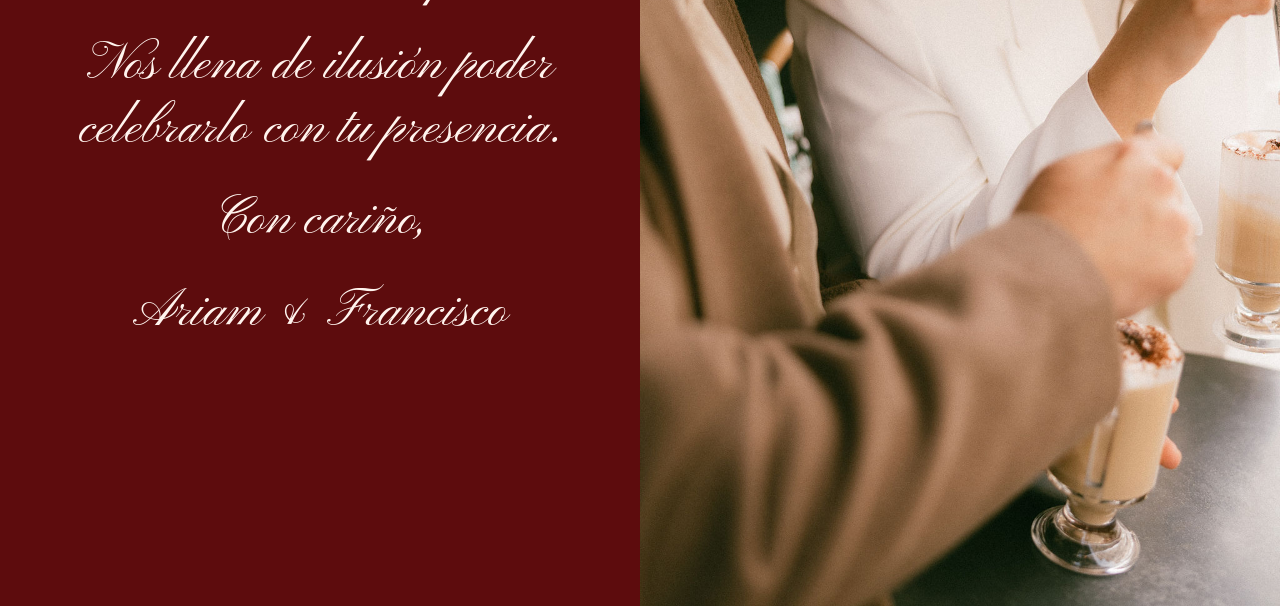
==== commit 5a60ab3a: "Update RSVP deadline month" ====
--- a/index.html
+++ b/index.html
@@ -113,7 +113,7 @@
           <h2>Recuerda</h2>
           <p>
             Les recordamos amablemente confirmar su asistencia antes del 30 de
-            junio a través del
+            julio a través del
             <a href="rsvp.html">formulario de RSVP</a> pinchando aquí.
           </p>
           <p>
